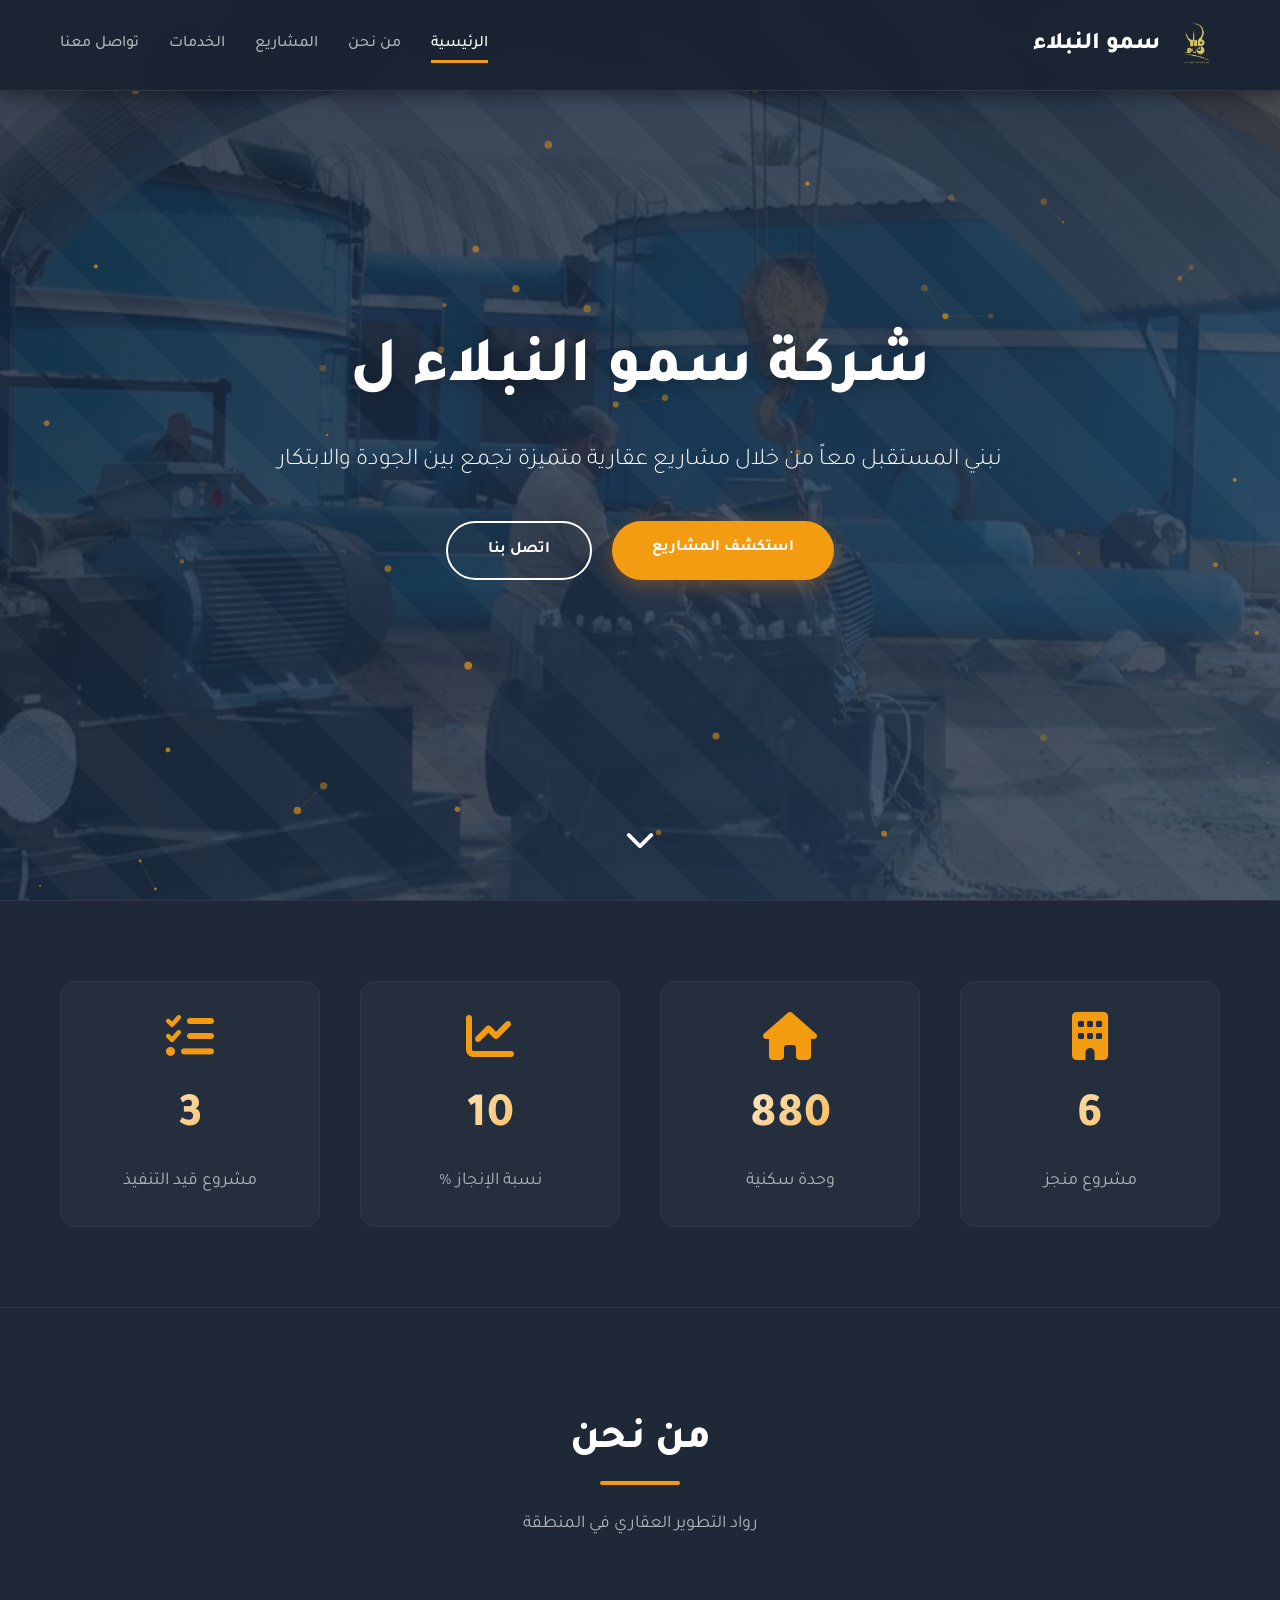
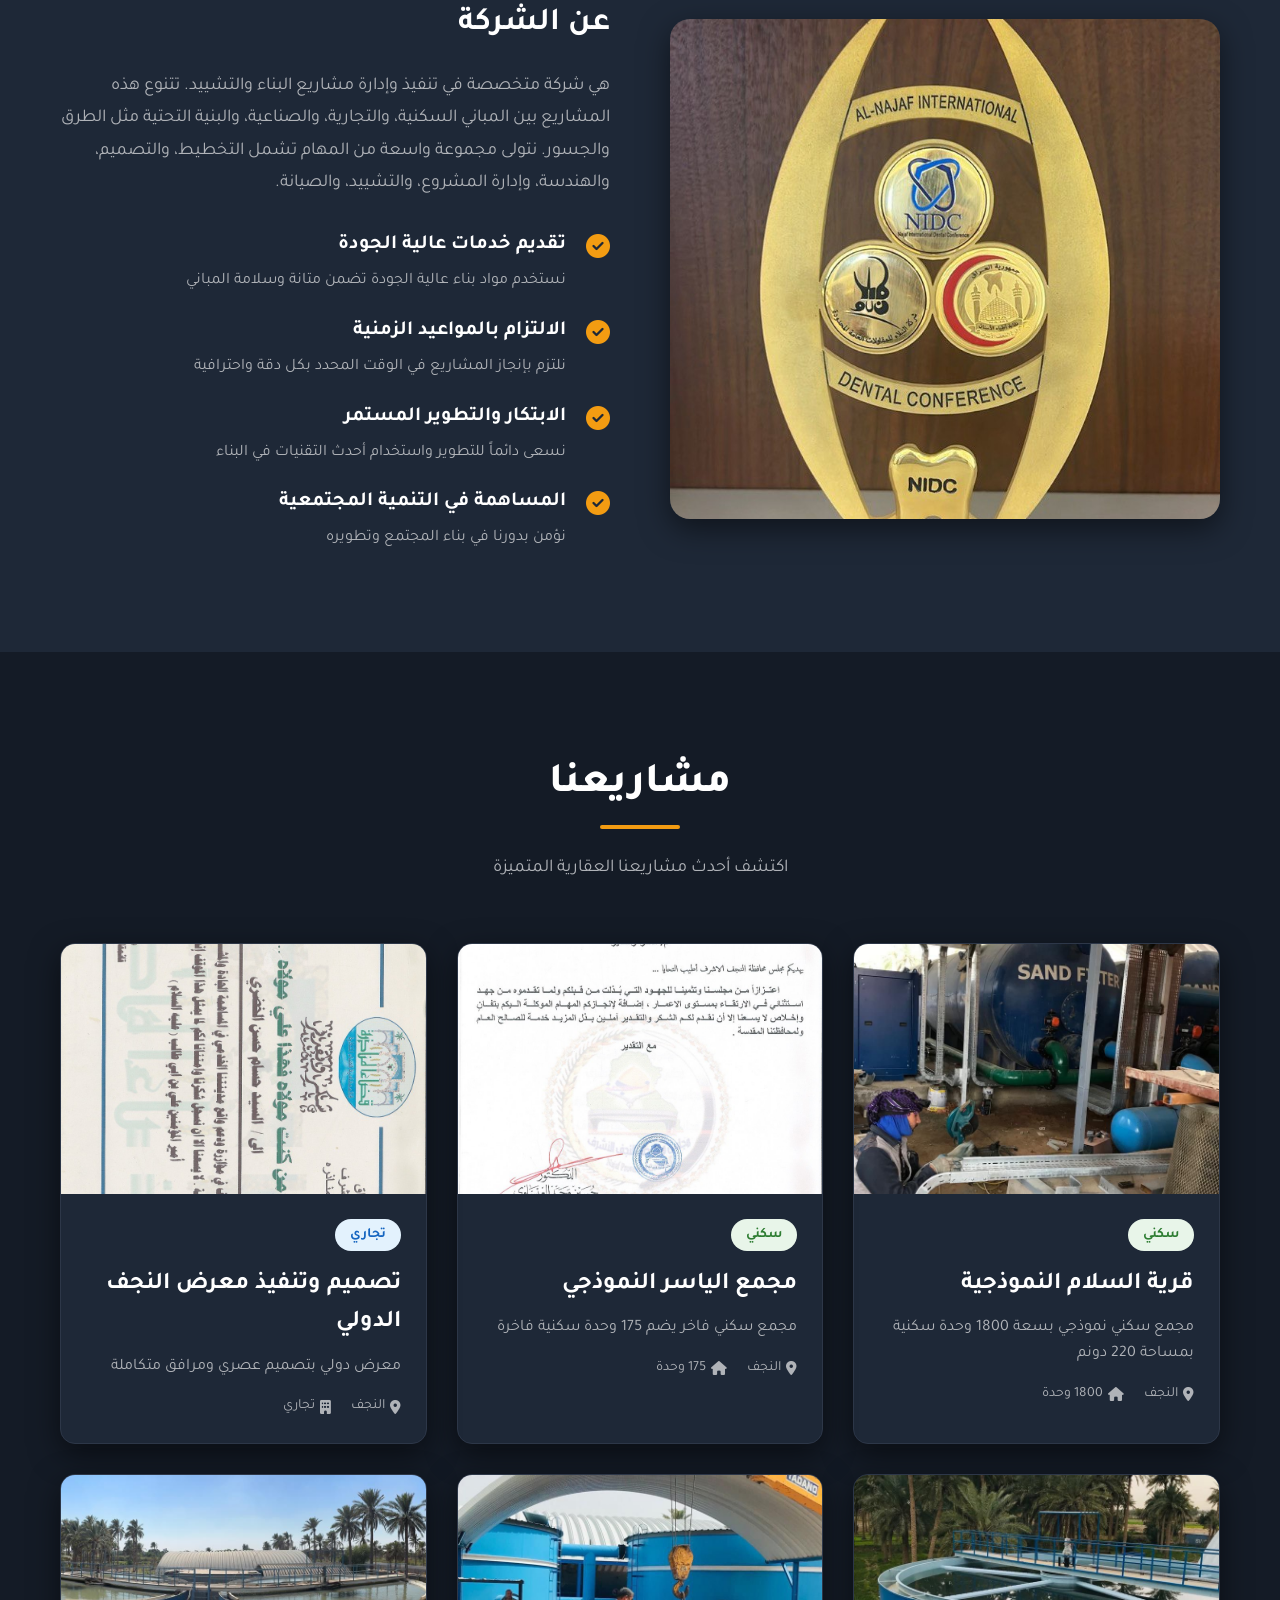
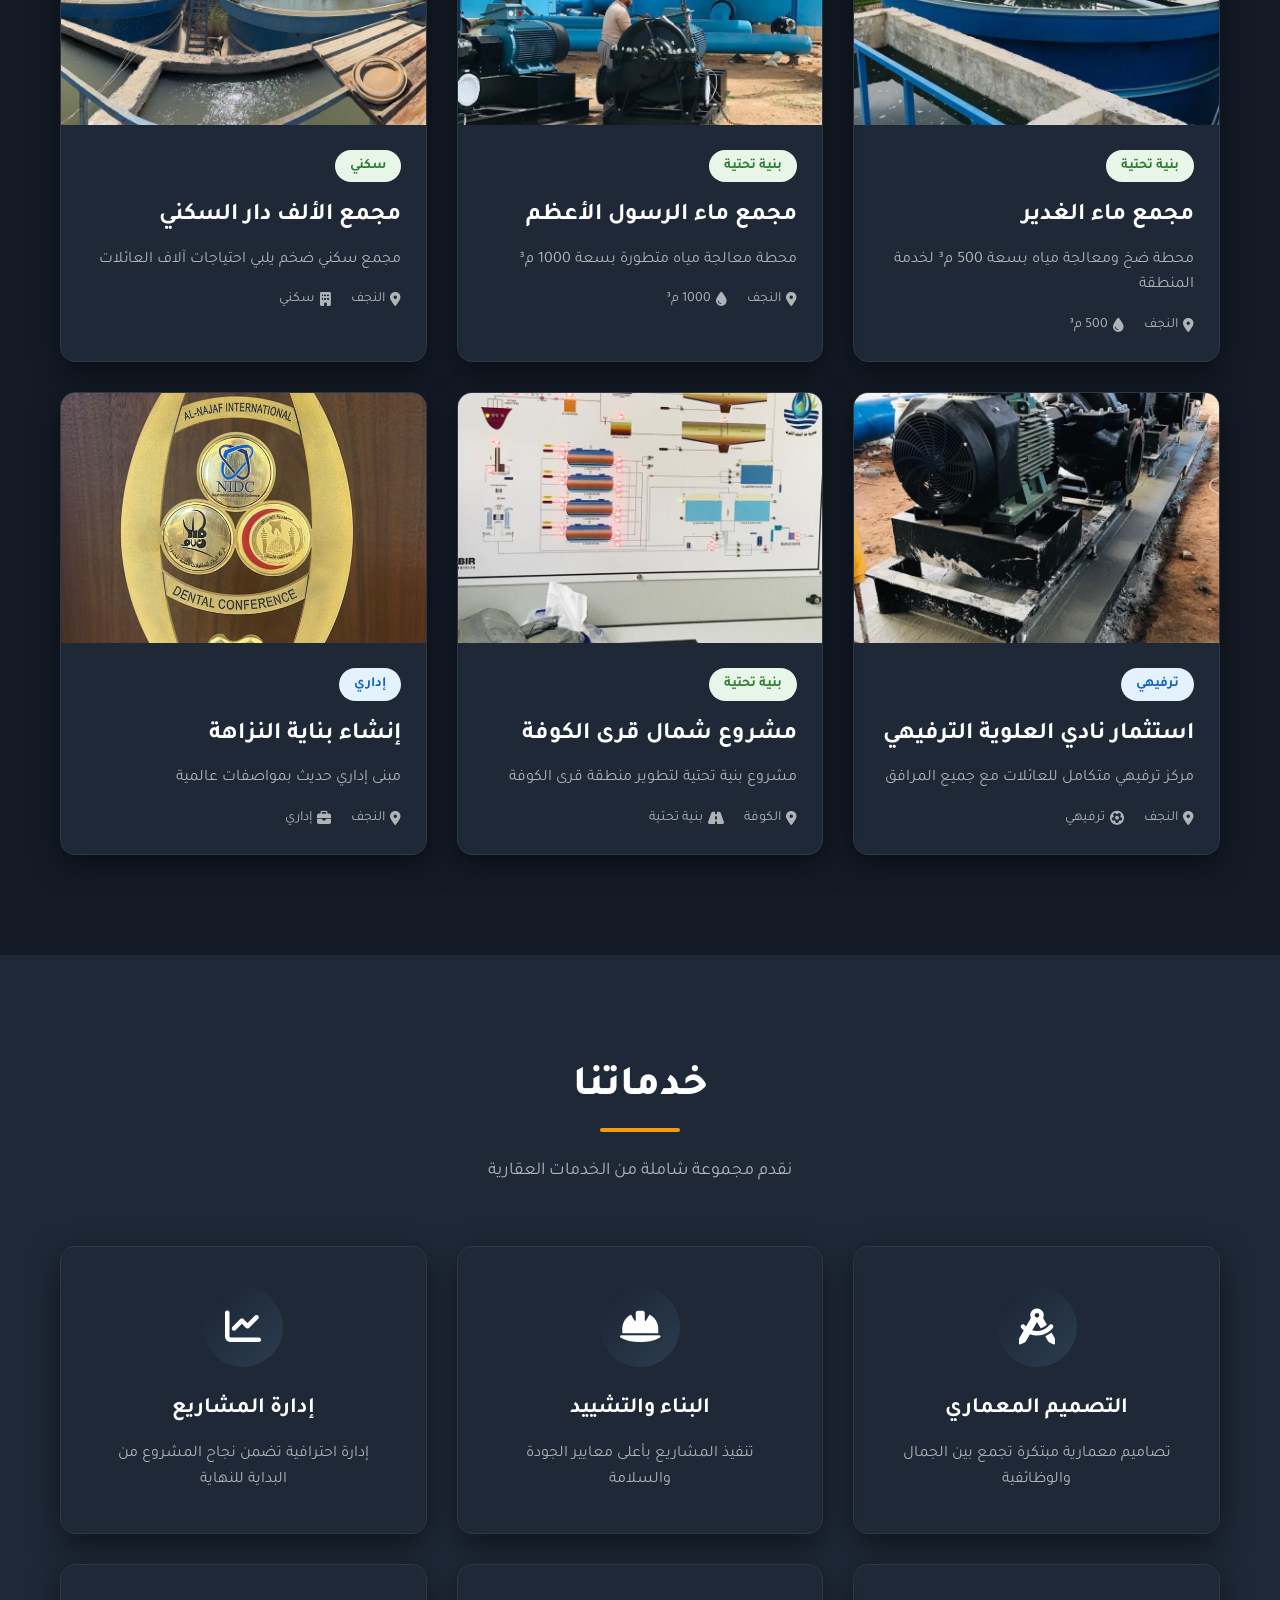
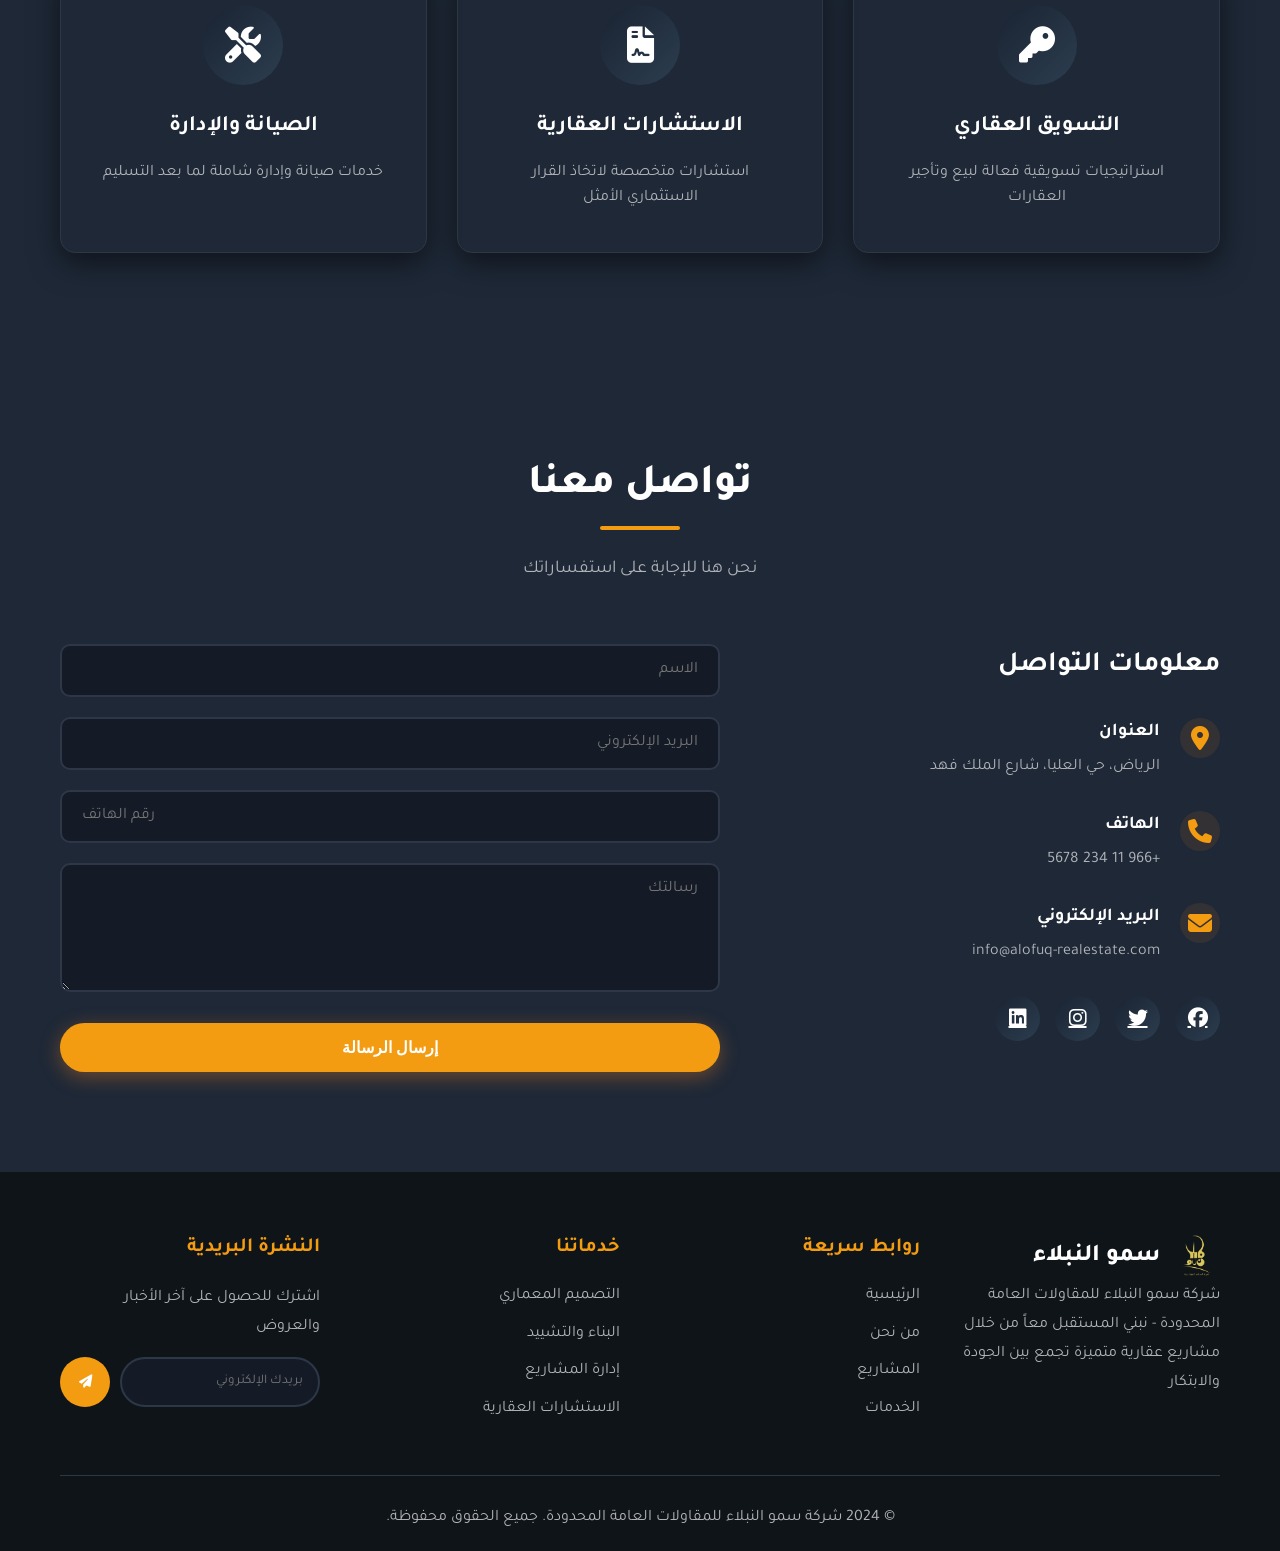
==== index.html @ 2bc80dae "Initial commit: شركة سمو النبلاء للمقاولات العامة - موقع ويب احترافي بتصميم Dark Theme - 9 مشاريع حق" ====
<!DOCTYPE html>
<html lang="ar" dir="rtl">
<head>
    <meta charset="UTF-8">
    <meta name="viewport" content="width=device-width, initial-scale=1.0">
    <title>شركة الأفق العقارية - التطوير العقاري الحديث</title>
    <link rel="stylesheet" href="style.css">
    <link rel="stylesheet" href="https://cdnjs.cloudflare.com/ajax/libs/font-awesome/6.4.0/css/all.min.css">
</head>
<body>
    <!-- Navigation -->
    <nav class="navbar" id="navbar">
        <div class="container">
            <div class="nav-content">
                <div class="logo">
                    <img src="image/لوكو القرية copy.png" alt="شعار الشركة" class="logo-img">
                    <span>سمو النبلاء</span>
                </div>
                <div class="nav-links">
                    <a href="#home" class="nav-link active">الرئيسية</a>
                    <a href="#about" class="nav-link">من نحن</a>
                    <a href="#projects" class="nav-link">المشاريع</a>
                    <a href="#services" class="nav-link">الخدمات</a>
                    <a href="#contact" class="nav-link">تواصل معنا</a>
                </div>
                <button class="menu-toggle" id="menuToggle">
                    <i class="fas fa-bars"></i>
                </button>
            </div>
        </div>
    </nav>

    <!-- Hero Section -->
    <section class="hero" id="home">
        <div class="hero-overlay"></div>
        <div class="hero-content">
            <h1 class="hero-title animate-fade-in">شركة سمو النبلاء للمقاولات العامة المحدودة</h1>
            <p class="hero-subtitle animate-fade-in-delay">نبني المستقبل معاً من خلال مشاريع عقارية متميزة تجمع بين الجودة والابتكار</p>
            <div class="hero-buttons animate-fade-in-delay-2">
                <a href="#projects" class="btn btn-primary">استكشف المشاريع</a>
                <a href="#contact" class="btn btn-secondary">اتصل بنا</a>
            </div>
        </div>
        <div class="scroll-indicator">
            <i class="fas fa-chevron-down"></i>
        </div>
    </section>

    <!-- Stats Section -->
    <section class="stats">
        <div class="container">
            <div class="stats-grid">
                <div class="stat-item">
                    <i class="fas fa-building"></i>
                    <h3 class="stat-number" data-target="15">0</h3>
                    <p>مشروع منجز</p>
                </div>
                <div class="stat-item">
                    <i class="fas fa-home"></i>
                    <h3 class="stat-number" data-target="2000">0</h3>
                    <p>وحدة سكنية</p>
                </div>
                <div class="stat-item">
                    <i class="fas fa-chart-line"></i>
                    <h3 class="stat-number" data-target="23">0</h3>
                    <p>نسبة الإنجاز %</p>
                </div>
                <div class="stat-item">
                    <i class="fas fa-tasks"></i>
                    <h3 class="stat-number" data-target="8">0</h3>
                    <p>مشروع قيد التنفيذ</p>
                </div>
            </div>
        </div>
    </section>

    <!-- About Section -->
    <section class="about" id="about">
        <div class="container">
            <div class="section-header">
                <h2 class="section-title">من نحن</h2>
                <p class="section-subtitle">رواد التطوير العقاري في المنطقة</p>
            </div>
            <div class="about-content">
                <div class="about-image">
                    <img src="image/photo_2025-12-05_21-11-03.jpg" alt="عن الشركة" class="about-img">
                </div>
                <div class="about-text">
                    <h3>عن الشركة</h3>
                    <p>هي شركة متخصصة في تنفيذ وإدارة مشاريع البناء والتشييد. تتنوع هذه المشاريع بين المباني السكنية، والتجارية، والصناعية، والبنية التحتية مثل الطرق والجسور. نتولى مجموعة واسعة من المهام تشمل التخطيط، والتصميم، والهندسة، وإدارة المشروع، والتشييد، والصيانة.</p>
                    <div class="features">
                        <div class="feature">
                            <i class="fas fa-check-circle"></i>
                            <div>
                                <h4>تقديم خدمات عالية الجودة</h4>
                                <p>نستخدم مواد بناء عالية الجودة تضمن متانة وسلامة المباني</p>
                            </div>
                        </div>
                        <div class="feature">
                            <i class="fas fa-check-circle"></i>
                            <div>
                                <h4>الالتزام بالمواعيد الزمنية</h4>
                                <p>نلتزم بإنجاز المشاريع في الوقت المحدد بكل دقة واحترافية</p>
                            </div>
                        </div>
                        <div class="feature">
                            <i class="fas fa-check-circle"></i>
                            <div>
                                <h4>الابتكار والتطوير المستمر</h4>
                                <p>نسعى دائماً للتطوير واستخدام أحدث التقنيات في البناء</p>
                            </div>
                        </div>
                        <div class="feature">
                            <i class="fas fa-check-circle"></i>
                            <div>
                                <h4>المساهمة في التنمية المجتمعية</h4>
                                <p>نؤمن بدورنا في بناء المجتمع وتطويره</p>
                            </div>
                        </div>
                    </div>
                </div>
            </div>
        </div>
    </section>

    <!-- Projects Section -->
    <section class="projects" id="projects">
        <div class="container">
            <div class="section-header">
                <h2 class="section-title">مشاريعنا</h2>
                <p class="section-subtitle">اكتشف أحدث مشاريعنا العقارية المتميزة</p>
            </div>
            <div class="projects-grid">
                <div class="project-card">
                    <div class="project-image">
                        <img src="image/photo_2025-12-05_21-11-46.jpg" alt="قرية السلام النموذجية">
                        <div class="project-overlay">
                            <button class="btn-view">عرض التفاصيل</button>
                        </div>
                    </div>
                    <div class="project-info">
                        <span class="project-tag">سكني</span>
                        <h3>قرية السلام النموذجية</h3>
                        <p>مجمع سكني نموذجي بسعة 1800 وحدة سكنية بمساحة 220 دونم</p>
                        <div class="project-details">
                            <span><i class="fas fa-map-marker-alt"></i> النجف</span>
                            <span><i class="fas fa-home"></i> 1800 وحدة</span>
                        </div>
                    </div>
                </div>

                <div class="project-card">
                    <div class="project-image">
                        <img src="image/photo_2025-12-05_21-11-23.jpg" alt="مجمع الياسر النموذجي">
                        <div class="project-overlay">
                            <button class="btn-view">عرض التفاصيل</button>
                        </div>
                    </div>
                    <div class="project-info">
                        <span class="project-tag">سكني</span>
                        <h3>مجمع الياسر النموذجي</h3>
                        <p>مجمع سكني فاخر يضم 175 وحدة سكنية فاخرة</p>
                        <div class="project-details">
                            <span><i class="fas fa-map-marker-alt"></i> النجف</span>
                            <span><i class="fas fa-home"></i> 175 وحدة</span>
                        </div>
                    </div>
                </div>

                <div class="project-card">
                    <div class="project-image">
                        <img src="image/photo_2025-12-05_21-11-14.jpg" alt="معرض النجف الدولي">
                        <div class="project-overlay">
                            <button class="btn-view">عرض التفاصيل</button>
                        </div>
                    </div>
                    <div class="project-info">
                        <span class="project-tag commercial">تجاري</span>
                        <h3>تصميم وتنفيذ معرض النجف الدولي</h3>
                        <p>معرض دولي بتصميم عصري ومرافق متكاملة</p>
                        <div class="project-details">
                            <span><i class="fas fa-map-marker-alt"></i> النجف</span>
                            <span><i class="fas fa-building"></i> تجاري</span>
                        </div>
                    </div>
                </div>

                <div class="project-card">
                    <div class="project-image">
                        <img src="image/photo_2025-12-05_21-11-29.jpg" alt="مجمع ماء الغدير">
                        <div class="project-overlay">
                            <button class="btn-view">عرض التفاصيل</button>
                        </div>
                    </div>
                    <div class="project-info">
                        <span class="project-tag">بنية تحتية</span>
                        <h3>مجمع ماء الغدير</h3>
                        <p>محطة ضخ ومعالجة مياه بسعة 500 م³ لخدمة المنطقة</p>
                        <div class="project-details">
                            <span><i class="fas fa-map-marker-alt"></i> النجف</span>
                            <span><i class="fas fa-tint"></i> 500 م³</span>
                        </div>
                    </div>
                </div>

                <div class="project-card">
                    <div class="project-image">
                        <img src="image/photo_2025-12-05_21-11-32.jpg" alt="مجمع ماء الرسول الأعظم">
                        <div class="project-overlay">
                            <button class="btn-view">عرض التفاصيل</button>
                        </div>
                    </div>
                    <div class="project-info">
                        <span class="project-tag">بنية تحتية</span>
                        <h3>مجمع ماء الرسول الأعظم</h3>
                        <p>محطة معالجة مياه متطورة بسعة 1000 م³</p>
                        <div class="project-details">
                            <span><i class="fas fa-map-marker-alt"></i> النجف</span>
                            <span><i class="fas fa-tint"></i> 1000 م³</span>
                        </div>
                    </div>
                </div>

                <div class="project-card">
                    <div class="project-image">
                        <img src="image/photo_2025-12-05_21-11-38.jpg" alt="مجمع الألف دار السكني">
                        <div class="project-overlay">
                            <button class="btn-view">عرض التفاصيل</button>
                        </div>
                    </div>
                    <div class="project-info">
                        <span class="project-tag">سكني</span>
                        <h3>مجمع الألف دار السكني</h3>
                        <p>مجمع سكني ضخم يلبي احتياجات آلاف العائلات</p>
                        <div class="project-details">
                            <span><i class="fas fa-map-marker-alt"></i> النجف</span>
                            <span><i class="fas fa-building"></i> سكني</span>
                        </div>
                    </div>
                </div>

                <div class="project-card">
                    <div class="project-image">
                        <img src="image/photo_2025-12-05_21-11-33.jpg" alt="استثمار نادي العلوية الترفيهي">
                        <div class="project-overlay">
                            <button class="btn-view">عرض التفاصيل</button>
                        </div>
                    </div>
                    <div class="project-info">
                        <span class="project-tag commercial">ترفيهي</span>
                        <h3>استثمار نادي العلوية الترفيهي</h3>
                        <p>مركز ترفيهي متكامل للعائلات مع جميع المرافق</p>
                        <div class="project-details">
                            <span><i class="fas fa-map-marker-alt"></i> النجف</span>
                            <span><i class="fas fa-futbol"></i> ترفيهي</span>
                        </div>
                    </div>
                </div>

                <div class="project-card">
                    <div class="project-image">
                        <img src="image/photo_2025-12-05_21-11-34.jpg" alt="مشروع شمال قرى الكوفة">
                        <div class="project-overlay">
                            <button class="btn-view">عرض التفاصيل</button>
                        </div>
                    </div>
                    <div class="project-info">
                        <span class="project-tag">بنية تحتية</span>
                        <h3>مشروع شمال قرى الكوفة</h3>
                        <p>مشروع بنية تحتية لتطوير منطقة قرى الكوفة</p>
                        <div class="project-details">
                            <span><i class="fas fa-map-marker-alt"></i> الكوفة</span>
                            <span><i class="fas fa-road"></i> بنية تحتية</span>
                        </div>
                    </div>
                </div>

                <div class="project-card">
                    <div class="project-image">
                        <img src="image/photo_2025-12-05_21-11-03.jpg" alt="إنشاء بناية النزاهة">
                        <div class="project-overlay">
                            <button class="btn-view">عرض التفاصيل</button>
                        </div>
                    </div>
                    <div class="project-info">
                        <span class="project-tag commercial">إداري</span>
                        <h3>إنشاء بناية النزاهة</h3>
                        <p>مبنى إداري حديث بمواصفات عالمية</p>
                        <div class="project-details">
                            <span><i class="fas fa-map-marker-alt"></i> النجف</span>
                            <span><i class="fas fa-briefcase"></i> إداري</span>
                        </div>
                    </div>
                </div>
            </div>
        </div>
    </section>

    <!-- Services Section -->
    <section class="services" id="services">
        <div class="container">
            <div class="section-header">
                <h2 class="section-title">خدماتنا</h2>
                <p class="section-subtitle">نقدم مجموعة شاملة من الخدمات العقارية</p>
            </div>
            <div class="services-grid">
                <div class="service-card">
                    <div class="service-icon">
                        <i class="fas fa-drafting-compass"></i>
                    </div>
                    <h3>التصميم المعماري</h3>
                    <p>تصاميم معمارية مبتكرة تجمع بين الجمال والوظائفية</p>
                </div>
                <div class="service-card">
                    <div class="service-icon">
                        <i class="fas fa-hard-hat"></i>
                    </div>
                    <h3>البناء والتشييد</h3>
                    <p>تنفيذ المشاريع بأعلى معايير الجودة والسلامة</p>
                </div>
                <div class="service-card">
                    <div class="service-icon">
                        <i class="fas fa-chart-line"></i>
                    </div>
                    <h3>إدارة المشاريع</h3>
                    <p>إدارة احترافية تضمن نجاح المشروع من البداية للنهاية</p>
                </div>
                <div class="service-card">
                    <div class="service-icon">
                        <i class="fas fa-key"></i>
                    </div>
                    <h3>التسويق العقاري</h3>
                    <p>استراتيجيات تسويقية فعالة لبيع وتأجير العقارات</p>
                </div>
                <div class="service-card">
                    <div class="service-icon">
                        <i class="fas fa-file-contract"></i>
                    </div>
                    <h3>الاستشارات العقارية</h3>
                    <p>استشارات متخصصة لاتخاذ القرار الاستثماري الأمثل</p>
                </div>
                <div class="service-card">
                    <div class="service-icon">
                        <i class="fas fa-tools"></i>
                    </div>
                    <h3>الصيانة والإدارة</h3>
                    <p>خدمات صيانة وإدارة شاملة لما بعد التسليم</p>
                </div>
            </div>
        </div>
    </section>

    <!-- Contact Section -->
    <section class="contact" id="contact">
        <div class="container">
            <div class="section-header">
                <h2 class="section-title">تواصل معنا</h2>
                <p class="section-subtitle">نحن هنا للإجابة على استفساراتك</p>
            </div>
            <div class="contact-content">
                <div class="contact-info">
                    <h3>معلومات التواصل</h3>
                    <div class="info-item">
                        <i class="fas fa-map-marker-alt"></i>
                        <div>
                            <h4>العنوان</h4>
                            <p>الرياض، حي العليا، شارع الملك فهد</p>
                        </div>
                    </div>
                    <div class="info-item">
                        <i class="fas fa-phone"></i>
                        <div>
                            <h4>الهاتف</h4>
                            <p>+966 11 234 5678</p>
                        </div>
                    </div>
                    <div class="info-item">
                        <i class="fas fa-envelope"></i>
                        <div>
                            <h4>البريد الإلكتروني</h4>
                            <p>info@alofuq-realestate.com</p>
                        </div>
                    </div>
                    <div class="social-links">
                        <a href="#"><i class="fab fa-facebook"></i></a>
                        <a href="#"><i class="fab fa-twitter"></i></a>
                        <a href="#"><i class="fab fa-instagram"></i></a>
                        <a href="#"><i class="fab fa-linkedin"></i></a>
                    </div>
                </div>
                <form class="contact-form" id="contactForm">
                    <div class="form-group">
                        <input type="text" placeholder="الاسم" required>
                    </div>
                    <div class="form-group">
                        <input type="email" placeholder="البريد الإلكتروني" required>
                    </div>
                    <div class="form-group">
                        <input type="tel" placeholder="رقم الهاتف" required>
                    </div>
                    <div class="form-group">
                        <textarea rows="5" placeholder="رسالتك" required></textarea>
                    </div>
                    <button type="submit" class="btn btn-primary">إرسال الرسالة</button>
                </form>
            </div>
        </div>
    </section>

    <!-- Footer -->
    <footer class="footer">
        <div class="container">
            <div class="footer-content">
                <div class="footer-section">
                    <div class="logo">
                        <img src="image/لوكو القرية copy.png" alt="شعار الشركة" class="logo-img">
                        <span>سمو النبلاء</span>
                    </div>
                    <p>شركة سمو النبلاء للمقاولات العامة المحدودة - نبني المستقبل معاً من خلال مشاريع عقارية متميزة تجمع بين الجودة والابتكار</p>
                </div>
                <div class="footer-section">
                    <h4>روابط سريعة</h4>
                    <ul>
                        <li><a href="#home">الرئيسية</a></li>
                        <li><a href="#about">من نحن</a></li>
                        <li><a href="#projects">المشاريع</a></li>
                        <li><a href="#services">الخدمات</a></li>
                    </ul>
                </div>
                <div class="footer-section">
                    <h4>خدماتنا</h4>
                    <ul>
                        <li><a href="#">التصميم المعماري</a></li>
                        <li><a href="#">البناء والتشييد</a></li>
                        <li><a href="#">إدارة المشاريع</a></li>
                        <li><a href="#">الاستشارات العقارية</a></li>
                    </ul>
                </div>
                <div class="footer-section">
                    <h4>النشرة البريدية</h4>
                    <p>اشترك للحصول على آخر الأخبار والعروض</p>
                    <form class="newsletter-form">
                        <input type="email" placeholder="بريدك الإلكتروني">
                        <button type="submit"><i class="fas fa-paper-plane"></i></button>
                    </form>
                </div>
            </div>
            <div class="footer-bottom">
                <p>&copy; 2024 شركة سمو النبلاء للمقاولات العامة المحدودة. جميع الحقوق محفوظة.</p>
            </div>
        </div>
    </footer>

    <script src="particles-config.js"></script>
    <script src="script.js"></script>
</body>
</html>
---- style.css ----
/* Import Google Fonts */
@import url('https://fonts.googleapis.com/css2?family=Tajawal:wght@300;400;500;700;800&display=swap');

/* Reset and Base Styles */
* {
    margin: 0;
    padding: 0;
    box-sizing: border-box;
}

:root {
    --primary-color: #1a2332;
    --secondary-color: #f39c12;
    --accent-color: #3498db;
    --dark-color: #0f1419;
    --dark-bg: #141b26;
    --card-bg: #1e2837;
    --light-color: #1e2837;
    --text-color: #e4e6eb;
    --text-secondary: #b0b3b8;
    --white: #ffffff;
    --shadow: 0 10px 30px rgba(0, 0, 0, 0.5);
    --shadow-hover: 0 15px 40px rgba(0, 0, 0, 0.7);
    --gradient: linear-gradient(135deg, #1a2332 0%, #2c3e50 100%);
    --border-color: #2d3748;
}

body {
    font-family: 'Tajawal', sans-serif;
    line-height: 1.6;
    color: var(--text-color);
    overflow-x: hidden;
    background-color: var(--dark-bg);
}

html {
    scroll-behavior: smooth;
}

.container {
    max-width: 1200px;
    margin: 0 auto;
    padding: 0 20px;
}

/* Navigation */
.navbar {
    position: fixed;
    top: 0;
    width: 100%;
    background: rgba(26, 35, 50, 0.95);
    backdrop-filter: blur(10px);
    box-shadow: 0 2px 20px rgba(0, 0, 0, 0.5);
    z-index: 1000;
    transition: all 0.3s ease;
    border-bottom: 1px solid var(--border-color);
}

.navbar.scrolled {
    padding: 10px 0;
    box-shadow: 0 5px 30px rgba(0, 0, 0, 0.7);
    background: rgba(15, 20, 25, 0.98);
}

.nav-content {
    display: flex;
    justify-content: space-between;
    align-items: center;
    padding: 20px 0;
}

.logo {
    display: flex;
    align-items: center;
    gap: 10px;
    font-size: 24px;
    font-weight: 800;
    color: var(--white);
}

.logo i {
    font-size: 32px;
    color: var(--secondary-color);
}

.logo-img {
    height: 50px;
    width: auto;
    object-fit: contain;
}

.nav-links {
    display: flex;
    gap: 30px;
}

.nav-link {
    text-decoration: none;
    color: var(--text-secondary);
    font-weight: 500;
    font-size: 16px;
    position: relative;
    transition: color 0.3s ease;
}

.nav-link::after {
    content: '';
    position: absolute;
    bottom: -5px;
    left: 0;
    width: 0;
    height: 3px;
    background: var(--secondary-color);
    transition: width 0.3s ease;
}

.nav-link:hover,
.nav-link.active {
    color: var(--white);
}

.nav-link:hover::after,
.nav-link.active::after {
    width: 100%;
}

.menu-toggle {
    display: none;
    background: none;
    border: none;
    font-size: 24px;
    color: var(--primary-color);
    cursor: pointer;
}

/* Hero Section */
.hero {
    height: 100vh;
    background: linear-gradient(135deg, rgba(20, 30, 48, 0.85) 0%, rgba(36, 59, 85, 0.85) 100%),
                url('image/photo_2025-12-05_21-11-32.jpg');
    background-size: cover;
    background-position: center;
    background-attachment: fixed;
    display: flex;
    align-items: center;
    justify-content: center;
    position: relative;
    overflow: hidden;
    animation: zoomInBg 20s ease-in-out infinite alternate;
}

@keyframes zoomInBg {
    0% {
        background-size: 100%;
    }
    100% {
        background-size: 110%;
    }
}

.hero::before {
    content: '';
    position: absolute;
    top: 0;
    left: 0;
    right: 0;
    bottom: 0;
    background:
        repeating-linear-gradient(
            45deg,
            transparent,
            transparent 50px,
            rgba(255,255,255,.03) 50px,
            rgba(255,255,255,.03) 100px
        );
}

.hero-content {
    text-align: center;
    color: var(--white);
    z-index: 2;
    max-width: 800px;
    padding: 0 20px;
}

.hero-title {
    font-size: 64px;
    font-weight: 800;
    margin-bottom: 20px;
    text-shadow: 2px 2px 20px rgba(0, 0, 0, 0.3);
}

.hero-subtitle {
    font-size: 24px;
    margin-bottom: 40px;
    font-weight: 300;
    opacity: 0.95;
}

.hero-buttons {
    display: flex;
    gap: 20px;
    justify-content: center;
    flex-wrap: wrap;
}

.btn {
    padding: 15px 40px;
    border-radius: 50px;
    text-decoration: none;
    font-weight: 600;
    font-size: 16px;
    transition: all 0.3s ease;
    display: inline-block;
    border: none;
    cursor: pointer;
}

.btn-primary {
    background: var(--secondary-color);
    color: var(--white);
    box-shadow: 0 5px 20px rgba(230, 126, 34, 0.4);
}

.btn-primary:hover {
    background: #d35400;
    transform: translateY(-3px);
    box-shadow: 0 10px 30px rgba(230, 126, 34, 0.5);
}

.btn-secondary {
    background: transparent;
    color: var(--white);
    border: 2px solid var(--white);
}

.btn-secondary:hover {
    background: var(--white);
    color: var(--primary-color);
    transform: translateY(-3px);
}

.scroll-indicator {
    position: absolute;
    bottom: 30px;
    left: 50%;
    transform: translateX(-50%);
    color: var(--white);
    font-size: 30px;
    animation: bounce 2s infinite;
}

@keyframes bounce {
    0%, 20%, 50%, 80%, 100% {
        transform: translateX(-50%) translateY(0);
    }
    40% {
        transform: translateX(-50%) translateY(-20px);
    }
    60% {
        transform: translateX(-50%) translateY(-10px);
    }
}

/* Animations */
.animate-fade-in {
    animation: fadeIn 1s ease;
}

.animate-fade-in-delay {
    animation: fadeIn 1s ease 0.3s both;
}

.animate-fade-in-delay-2 {
    animation: fadeIn 1s ease 0.6s both;
}

@keyframes fadeIn {
    from {
        opacity: 0;
        transform: translateY(30px);
    }
    to {
        opacity: 1;
        transform: translateY(0);
    }
}

/* Stats Section */
.stats {
    background: var(--card-bg);
    padding: 80px 0;
    box-shadow: 0 5px 30px rgba(0, 0, 0, 0.5);
    border-top: 1px solid var(--border-color);
    border-bottom: 1px solid var(--border-color);
}

.stats-grid {
    display: grid;
    grid-template-columns: repeat(auto-fit, minmax(200px, 1fr));
    gap: 40px;
}

.stat-item {
    text-align: center;
    padding: 30px;
    border-radius: 15px;
    transition: all 0.5s ease;
    background: rgba(255, 255, 255, 0.03);
    border: 1px solid var(--border-color);
    opacity: 0;
    transform: translateY(50px);
    animation: fadeInUp 0.6s ease forwards;
}

.stat-item:nth-child(1) {
    animation-delay: 0.1s;
}

.stat-item:nth-child(2) {
    animation-delay: 0.2s;
}

.stat-item:nth-child(3) {
    animation-delay: 0.3s;
}

.stat-item:nth-child(4) {
    animation-delay: 0.4s;
}

@keyframes fadeInUp {
    to {
        opacity: 1;
        transform: translateY(0);
    }
}

.stat-item:hover {
    transform: translateY(-10px) scale(1.05);
    box-shadow: 0 20px 40px rgba(243, 156, 18, 0.3);
    background: rgba(243, 156, 18, 0.1);
    border-color: var(--secondary-color);
}

.stat-item i {
    font-size: 48px;
    color: var(--secondary-color);
    margin-bottom: 20px;
    animation: pulse 2s ease-in-out infinite;
}

@keyframes pulse {
    0%, 100% {
        transform: scale(1);
    }
    50% {
        transform: scale(1.1);
    }
}

.stat-number {
    font-size: 48px;
    font-weight: 800;
    color: var(--white);
    margin-bottom: 10px;
    background: linear-gradient(135deg, var(--white) 0%, var(--secondary-color) 100%);
    -webkit-background-clip: text;
    -webkit-text-fill-color: transparent;
    background-clip: text;
}

.stat-item p {
    font-size: 18px;
    color: var(--text-secondary);
}

/* Section Styles */
section {
    padding: 100px 0;
}

.section-header {
    text-align: center;
    margin-bottom: 60px;
}

.section-title {
    font-size: 42px;
    font-weight: 800;
    color: var(--white);
    margin-bottom: 15px;
    position: relative;
    display: inline-block;
}

.section-title::after {
    content: '';
    position: absolute;
    bottom: -10px;
    left: 50%;
    transform: translateX(-50%);
    width: 80px;
    height: 4px;
    background: var(--secondary-color);
    border-radius: 2px;
}

.section-subtitle {
    font-size: 18px;
    color: var(--text-secondary);
    margin-top: 20px;
}

/* About Section */
.about {
    background: var(--light-color);
}

.about-content {
    display: grid;
    grid-template-columns: 1fr 1fr;
    gap: 60px;
    align-items: center;
}

.about-image .image-placeholder {
    width: 100%;
    height: 500px;
    background: var(--gradient);
    border-radius: 20px;
    display: flex;
    align-items: center;
    justify-content: center;
    box-shadow: var(--shadow);
}

.about-image i {
    font-size: 120px;
    color: rgba(255, 255, 255, 0.3);
}

.about-img {
    width: 100%;
    height: 500px;
    object-fit: cover;
    border-radius: 20px;
    box-shadow: var(--shadow);
    transition: transform 0.3s ease;
}

.about-img:hover {
    transform: scale(1.02);
}

.about-text h3 {
    font-size: 32px;
    color: var(--white);
    margin-bottom: 20px;
}

.about-text > p {
    font-size: 18px;
    line-height: 1.8;
    margin-bottom: 30px;
    color: var(--text-secondary);
}

.features {
    display: flex;
    flex-direction: column;
    gap: 20px;
}

.feature {
    display: flex;
    gap: 20px;
    align-items: flex-start;
}

.feature i {
    font-size: 24px;
    color: var(--secondary-color);
    margin-top: 5px;
}

.feature h4 {
    font-size: 20px;
    color: var(--white);
    margin-bottom: 8px;
}

.feature p {
    color: var(--text-secondary);
    line-height: 1.6;
}

/* Projects Section */
.projects {
    background: var(--dark-bg);
}

.projects-grid {
    display: grid;
    grid-template-columns: repeat(auto-fit, minmax(350px, 1fr));
    gap: 30px;
}

.project-card {
    background: var(--card-bg);
    border-radius: 15px;
    overflow: hidden;
    box-shadow: var(--shadow);
    transition: all 0.4s cubic-bezier(0.175, 0.885, 0.32, 1.275);
    border: 1px solid var(--border-color);
    position: relative;
}

.project-card::before {
    content: '';
    position: absolute;
    top: 0;
    left: 0;
    width: 100%;
    height: 100%;
    background: linear-gradient(135deg, rgba(243, 156, 18, 0.1) 0%, transparent 100%);
    opacity: 0;
    transition: opacity 0.4s ease;
    pointer-events: none;
    z-index: 1;
}

.project-card:hover::before {
    opacity: 1;
}

.project-card:hover {
    transform: translateY(-15px) scale(1.02);
    box-shadow: 0 25px 50px rgba(243, 156, 18, 0.4);
    border-color: var(--secondary-color);
}

.project-image {
    position: relative;
    overflow: hidden;
    height: 250px;
}

.project-image img {
    width: 100%;
    height: 100%;
    object-fit: cover;
    transition: transform 0.3s ease;
}

.project-card:hover .project-image img {
    transform: scale(1.1);
}

.project-image .image-placeholder {
    width: 100%;
    height: 100%;
    background: var(--gradient);
    display: flex;
    align-items: center;
    justify-content: center;
    transition: all 0.3s ease;
}

.project-image i {
    font-size: 80px;
    color: rgba(255, 255, 255, 0.3);
}

.project-overlay {
    position: absolute;
    top: 0;
    left: 0;
    width: 100%;
    height: 100%;
    background: rgba(44, 62, 80, 0.9);
    display: flex;
    align-items: center;
    justify-content: center;
    opacity: 0;
    transition: all 0.3s ease;
}

.project-card:hover .project-overlay {
    opacity: 1;
}

.btn-view {
    padding: 12px 30px;
    background: var(--secondary-color);
    color: var(--white);
    border: none;
    border-radius: 50px;
    font-size: 16px;
    font-weight: 600;
    cursor: pointer;
    transition: all 0.3s ease;
}

.btn-view:hover {
    background: #d35400;
    transform: scale(1.05);
}

.project-info {
    padding: 25px;
}

.project-tag {
    display: inline-block;
    padding: 5px 15px;
    background: #e8f5e9;
    color: #2e7d32;
    border-radius: 20px;
    font-size: 14px;
    font-weight: 600;
    margin-bottom: 15px;
}

.project-tag.commercial {
    background: #e3f2fd;
    color: #1565c0;
}

.project-info h3 {
    font-size: 24px;
    color: var(--white);
    margin-bottom: 12px;
}

.project-info > p {
    color: var(--text-secondary);
    line-height: 1.6;
    margin-bottom: 15px;
}

.project-details {
    display: flex;
    gap: 20px;
    color: var(--text-secondary);
    font-size: 14px;
}

.project-details span {
    display: flex;
    align-items: center;
    gap: 5px;
}

/* Services Section */
.services {
    background: var(--light-color);
}

.services-grid {
    display: grid;
    grid-template-columns: repeat(auto-fit, minmax(300px, 1fr));
    gap: 30px;
}

.service-card {
    background: var(--card-bg);
    padding: 40px;
    border-radius: 15px;
    text-align: center;
    box-shadow: var(--shadow);
    transition: all 0.3s ease;
    border: 1px solid var(--border-color);
}

.service-card:hover {
    transform: translateY(-10px);
    box-shadow: var(--shadow-hover);
    border-color: var(--secondary-color);
}

.service-icon {
    width: 80px;
    height: 80px;
    background: var(--gradient);
    border-radius: 50%;
    display: flex;
    align-items: center;
    justify-content: center;
    margin: 0 auto 25px;
    transition: all 0.3s ease;
}

.service-card:hover .service-icon {
    transform: rotate(360deg);
}

.service-icon i {
    font-size: 36px;
    color: var(--white);
}

.service-card h3 {
    font-size: 22px;
    color: var(--white);
    margin-bottom: 15px;
}

.service-card p {
    color: var(--text-secondary);
    line-height: 1.6;
}

/* Contact Section */
.contact {
    background: var(--card-bg);
}

.contact-content {
    display: grid;
    grid-template-columns: 1fr 1.5fr;
    gap: 60px;
}

.contact-info h3 {
    font-size: 28px;
    color: var(--white);
    margin-bottom: 30px;
}

.info-item {
    display: flex;
    gap: 20px;
    margin-bottom: 30px;
}

.info-item i {
    font-size: 24px;
    color: var(--secondary-color);
    width: 40px;
    height: 40px;
    background: rgba(230, 126, 34, 0.1);
    border-radius: 50%;
    display: flex;
    align-items: center;
    justify-content: center;
    flex-shrink: 0;
}

.info-item h4 {
    font-size: 18px;
    color: var(--white);
    margin-bottom: 8px;
}

.info-item p {
    color: var(--text-secondary);
}

.social-links {
    display: flex;
    gap: 15px;
    margin-top: 30px;
}

.social-links a {
    width: 45px;
    height: 45px;
    background: var(--gradient);
    color: var(--white);
    border-radius: 50%;
    display: flex;
    align-items: center;
    justify-content: center;
    font-size: 20px;
    transition: all 0.3s ease;
}

.social-links a:hover {
    transform: translateY(-5px);
    box-shadow: 0 10px 20px rgba(0, 0, 0, 0.2);
}

.contact-form {
    display: flex;
    flex-direction: column;
    gap: 20px;
}

.form-group {
    position: relative;
}

.form-group input,
.form-group textarea {
    width: 100%;
    padding: 15px 20px;
    border: 2px solid var(--border-color);
    border-radius: 10px;
    font-size: 16px;
    font-family: 'Tajawal', sans-serif;
    transition: all 0.3s ease;
    background: var(--dark-bg);
    color: var(--text-color);
}

.form-group input:focus,
.form-group textarea:focus {
    outline: none;
    border-color: var(--secondary-color);
    box-shadow: 0 0 0 4px rgba(243, 156, 18, 0.1);
}

.form-group textarea {
    resize: vertical;
    min-height: 120px;
}

/* Footer */
.footer {
    background: var(--dark-color);
    color: var(--white);
    padding: 60px 0 20px;
}

.footer-content {
    display: grid;
    grid-template-columns: repeat(auto-fit, minmax(250px, 1fr));
    gap: 40px;
    margin-bottom: 40px;
}

.footer-section h4 {
    font-size: 20px;
    margin-bottom: 20px;
    color: var(--secondary-color);
}

.footer-section p {
    color: var(--text-secondary);
    line-height: 1.8;
    margin-bottom: 15px;
}

.footer-section ul {
    list-style: none;
}

.footer-section ul li {
    margin-bottom: 12px;
}

.footer-section ul li a {
    color: var(--text-secondary);
    text-decoration: none;
    transition: color 0.3s ease;
}

.footer-section ul li a:hover {
    color: var(--white);
}

.newsletter-form {
    display: flex;
    gap: 10px;
}

.newsletter-form input {
    flex: 1;
    padding: 12px 15px;
    border: 2px solid var(--border-color);
    border-radius: 25px;
    font-family: 'Tajawal', sans-serif;
    background: var(--dark-bg);
    color: var(--text-color);
}

.newsletter-form button {
    width: 50px;
    height: 50px;
    background: var(--secondary-color);
    color: var(--white);
    border: none;
    border-radius: 50%;
    cursor: pointer;
    transition: all 0.3s ease;
}

.newsletter-form button:hover {
    background: #d35400;
    transform: scale(1.1);
}

.footer-bottom {
    text-align: center;
    padding-top: 30px;
    border-top: 1px solid var(--border-color);
    color: var(--text-secondary);
}

/* Responsive Design */
@media (max-width: 768px) {
    .menu-toggle {
        display: block;
    }

    .nav-links {
        position: fixed;
        top: 70px;
        right: -100%;
        flex-direction: column;
        background: var(--card-bg);
        width: 80%;
        max-width: 300px;
        height: calc(100vh - 70px);
        padding: 30px;
        box-shadow: -5px 0 20px rgba(0, 0, 0, 0.7);
        transition: right 0.3s ease;
        gap: 20px;
        border-left: 1px solid var(--border-color);
    }

    .nav-links.active {
        right: 0;
    }

    .hero-title {
        font-size: 42px;
    }

    .hero-subtitle {
        font-size: 18px;
    }

    .hero-buttons {
        flex-direction: column;
        align-items: center;
    }

    .about-content,
    .contact-content {
        grid-template-columns: 1fr;
    }

    .projects-grid {
        grid-template-columns: 1fr;
    }

    .stats-grid {
        grid-template-columns: repeat(2, 1fr);
    }

    .section-title {
        font-size: 32px;
    }

    .footer-content {
        grid-template-columns: 1fr;
    }
}

@media (max-width: 480px) {
    .hero-title {
        font-size: 32px;
    }

    .nav-content {
        padding: 15px 0;
    }

    .logo {
        font-size: 20px;
    }

    .logo i {
        font-size: 24px;
    }

    .stat-number {
        font-size: 36px;
    }

    .stats-grid {
        grid-template-columns: 1fr;
    }
}
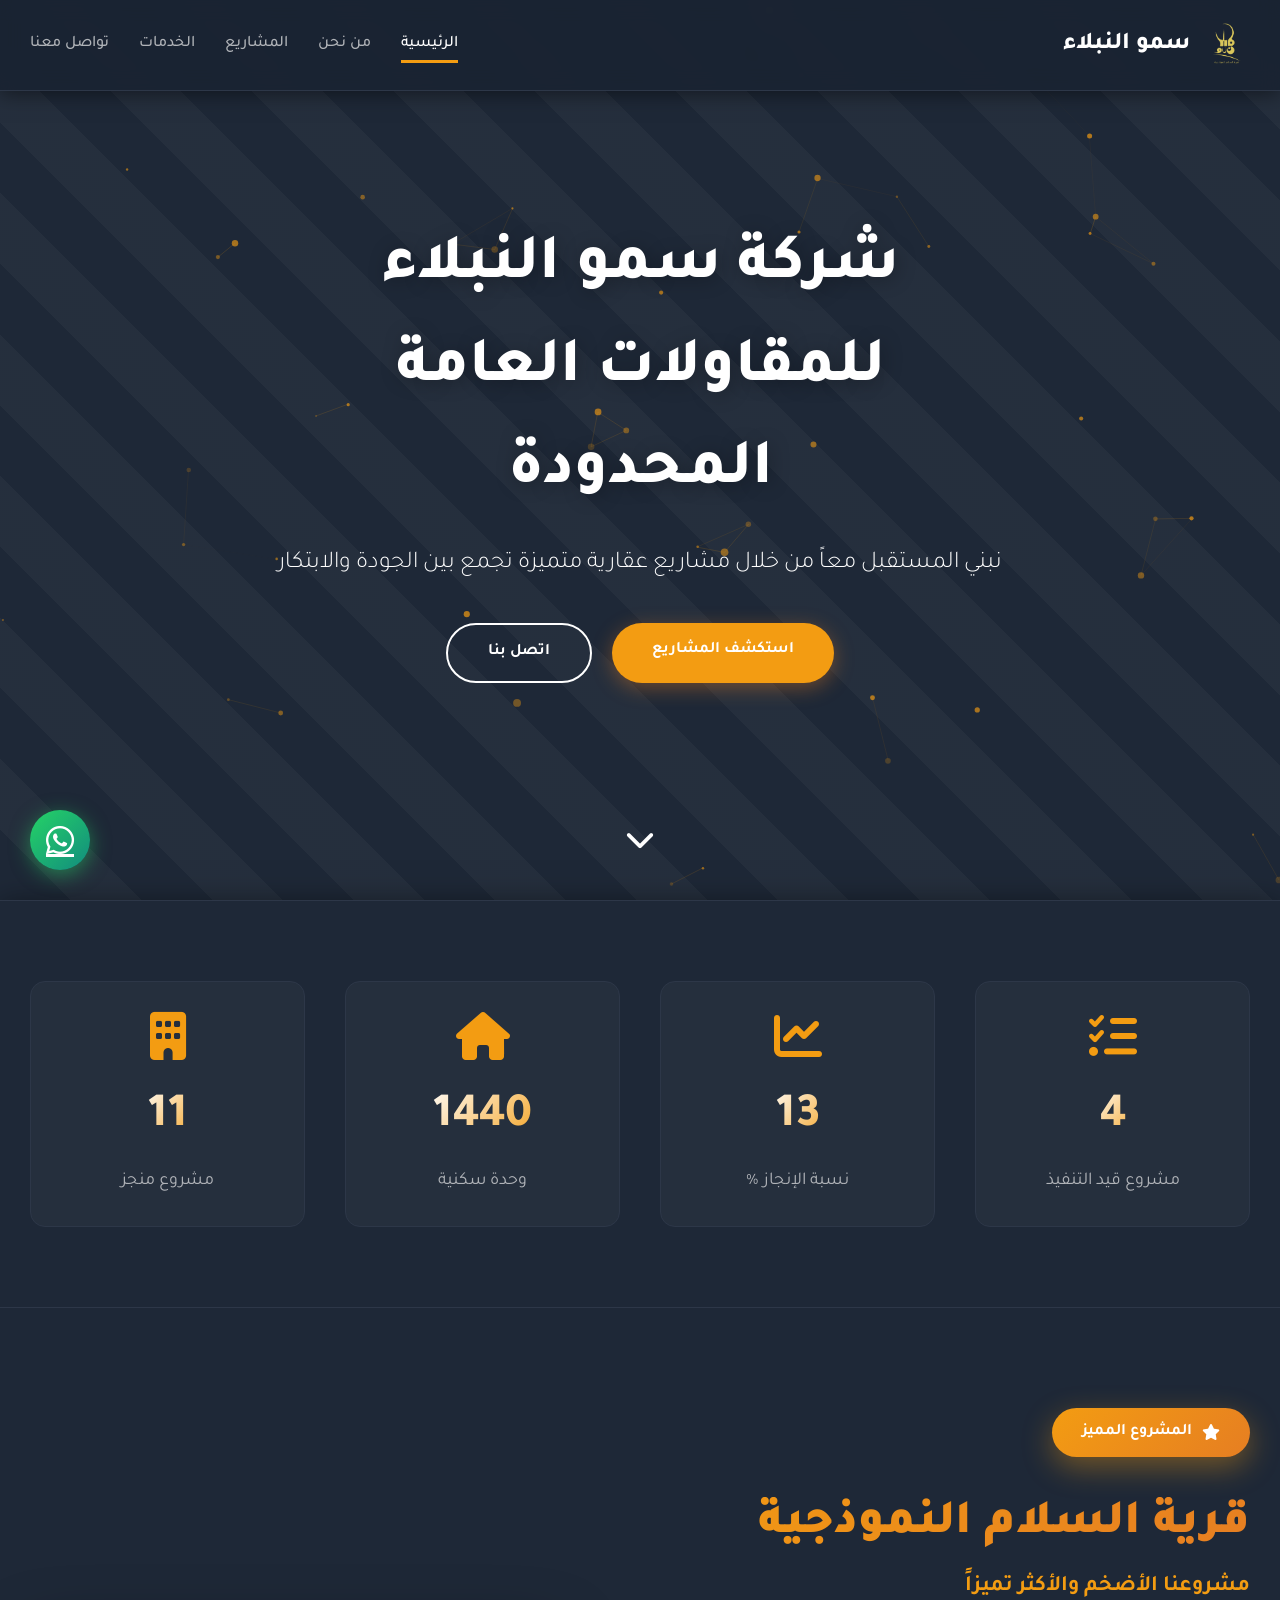
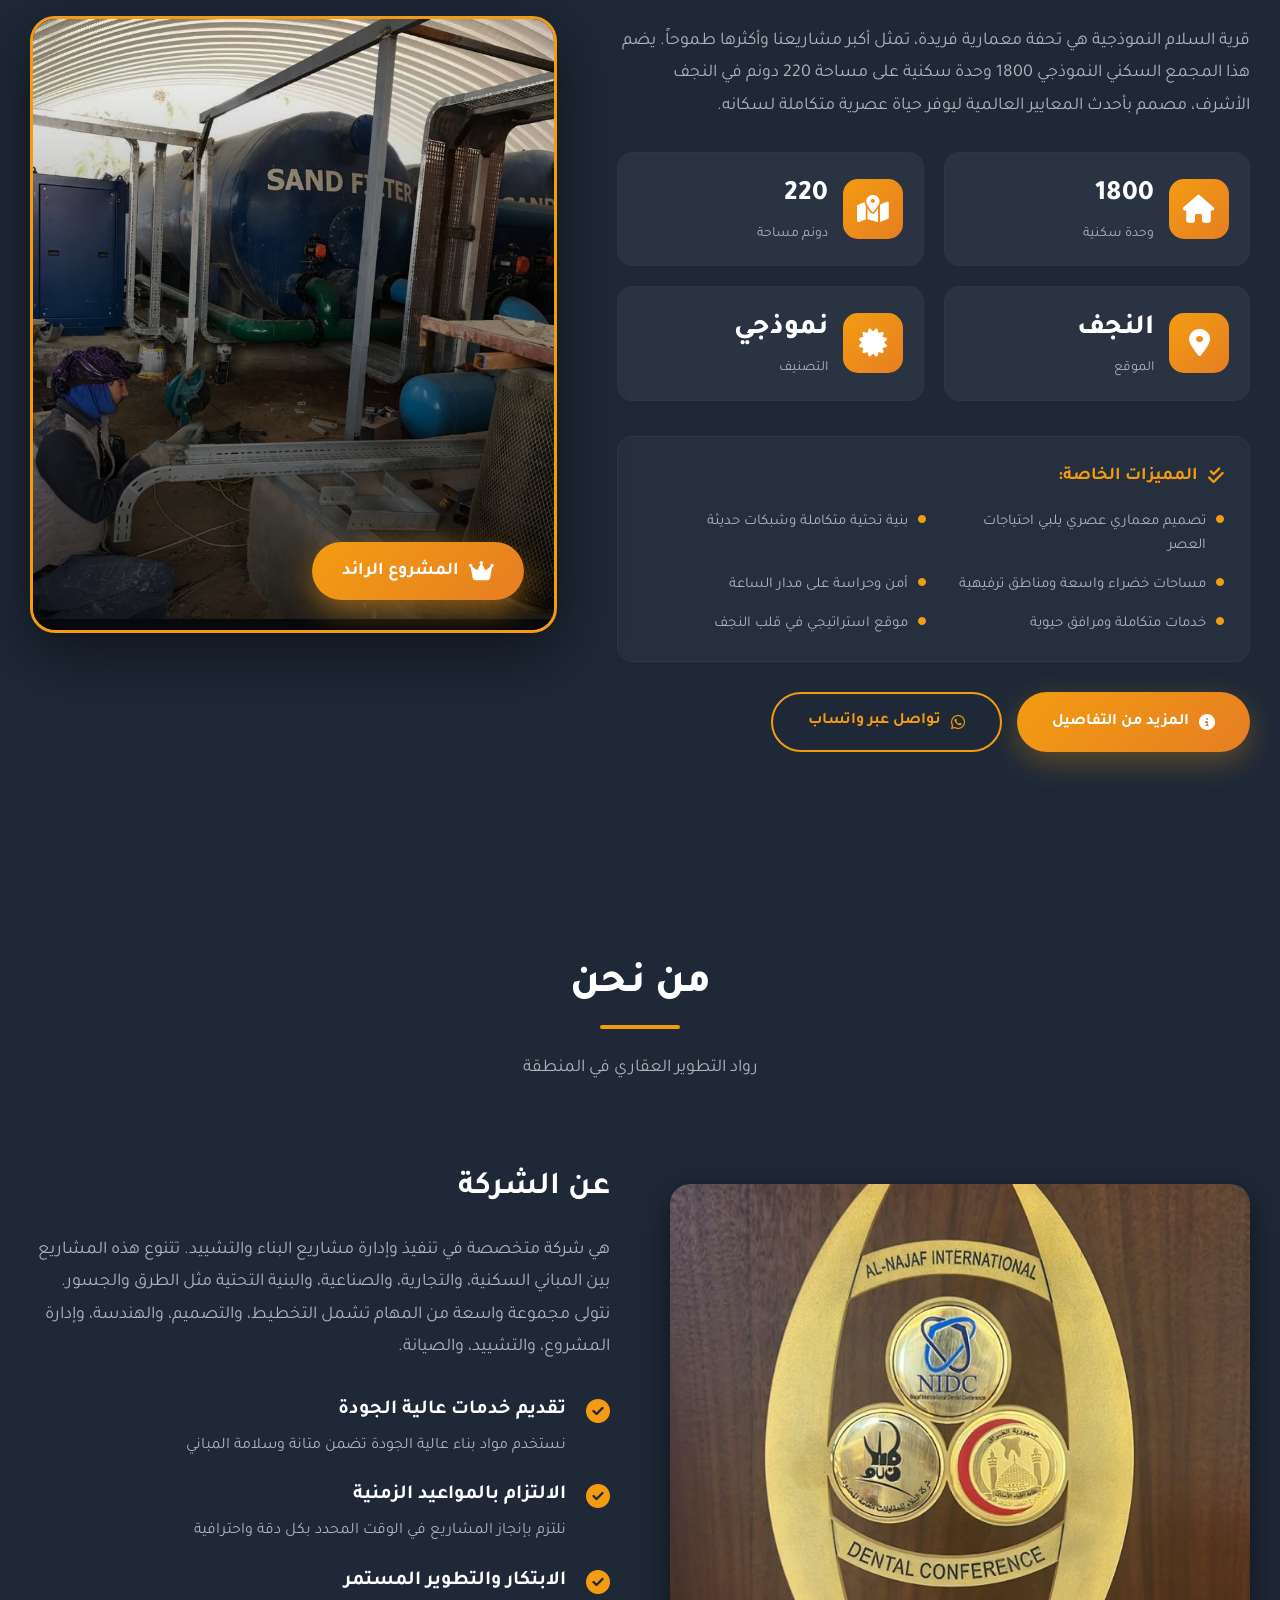
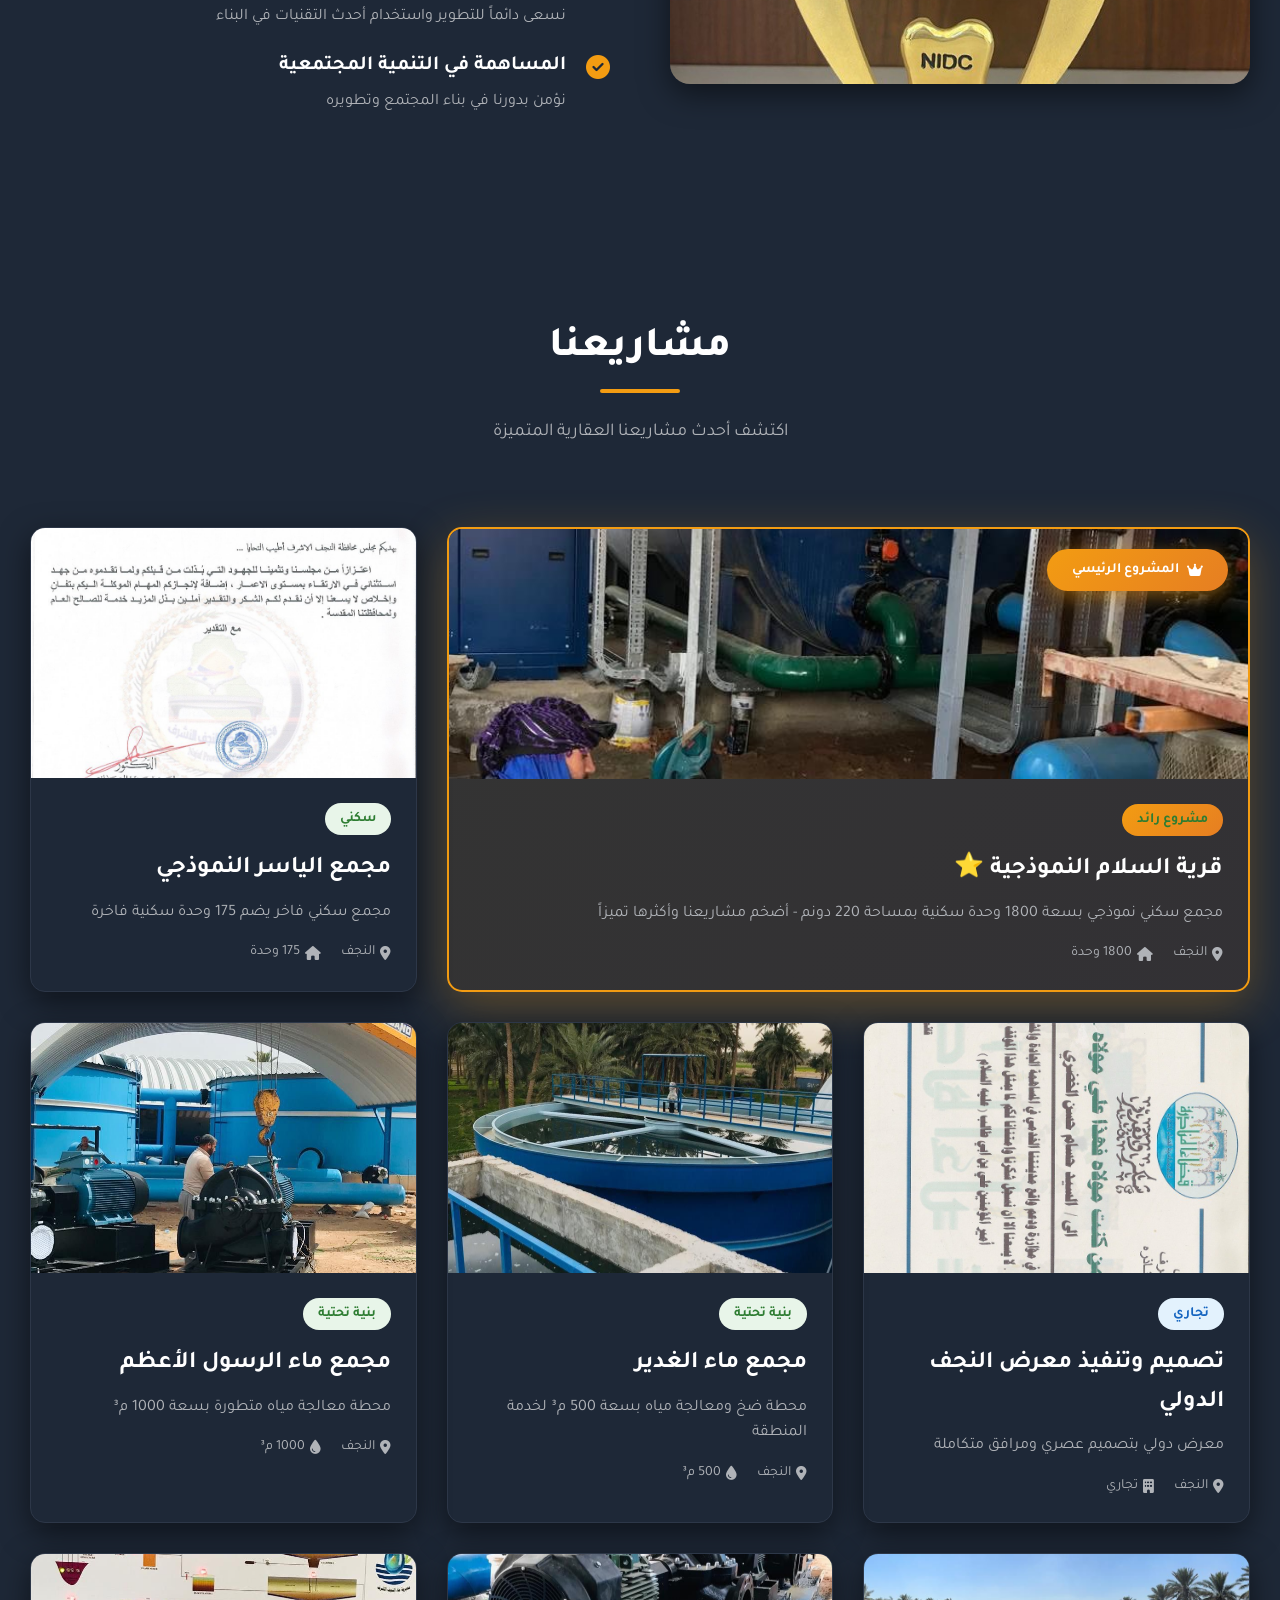
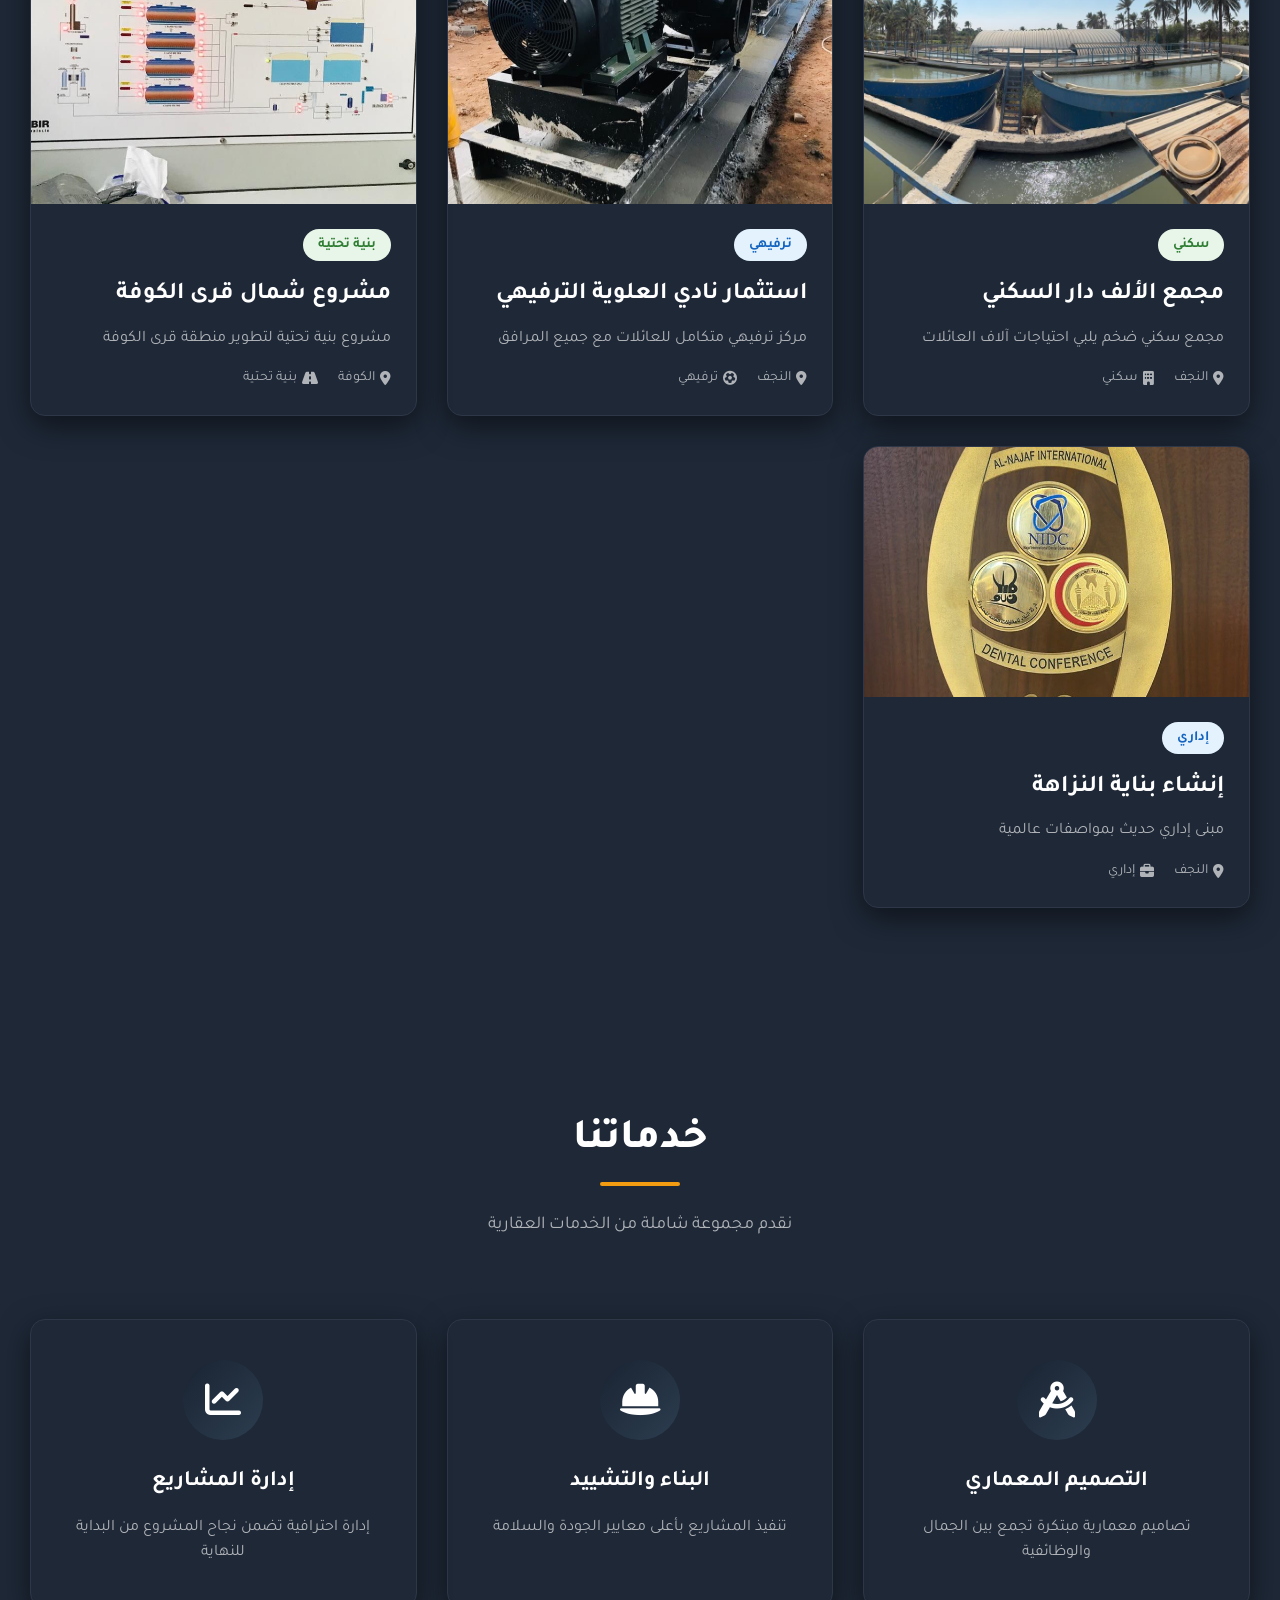
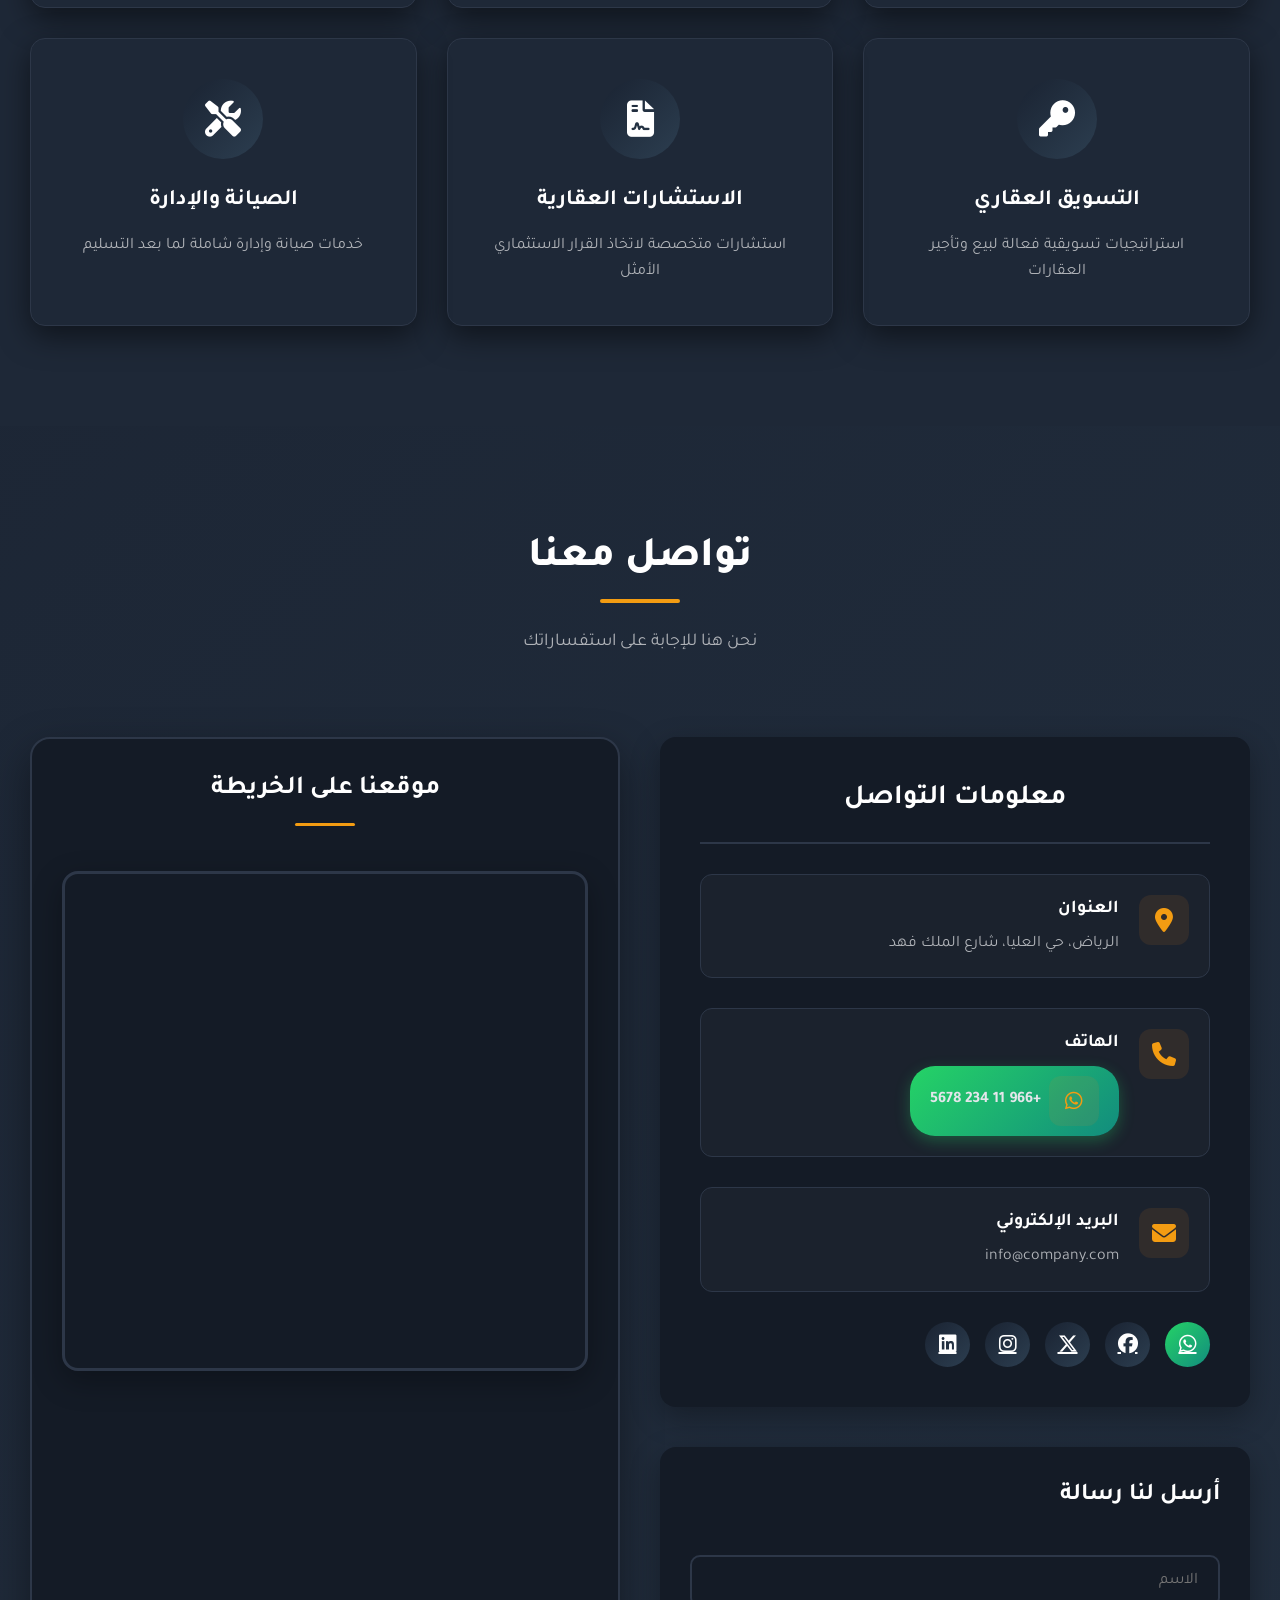
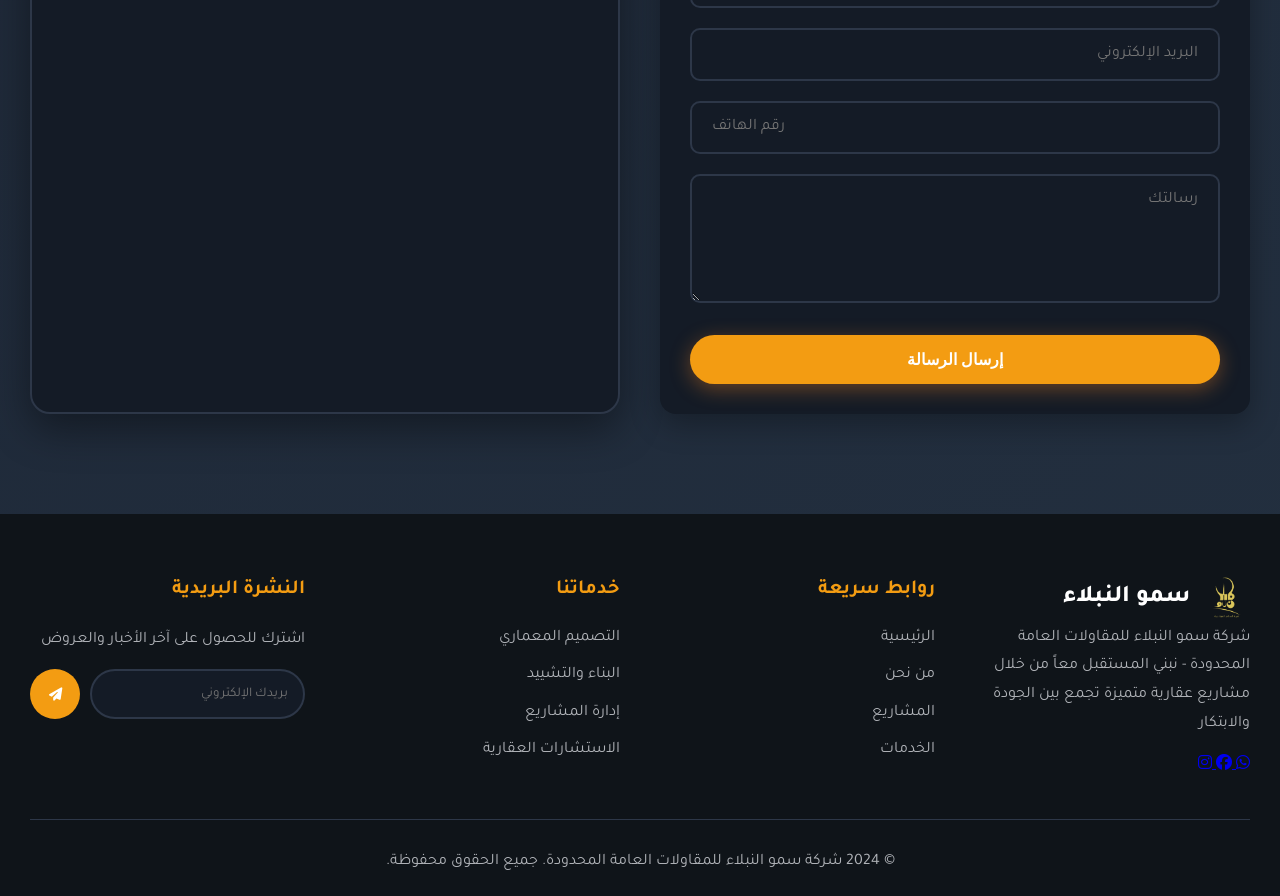
==== commit 362692a5: "feat: production-ready sumo_web — full codebase and fixes - Add complete frontend (index, dashboard)" ====
--- a/index.html
+++ b/index.html
@@ -6,6 +6,8 @@
     <title>شركة الأفق العقارية - التطوير العقاري الحديث</title>
     <link rel="stylesheet" href="style.css">
     <link rel="stylesheet" href="https://cdnjs.cloudflare.com/ajax/libs/font-awesome/6.4.0/css/all.min.css">
+    <link rel="stylesheet" href="https://unpkg.com/leaflet@1.9.4/dist/leaflet.css" />
+    <script src="https://unpkg.com/leaflet@1.9.4/dist/leaflet.js"></script>
 </head>
 <body>
     <!-- Navigation -->
@@ -51,14 +53,9 @@
         <div class="container">
             <div class="stats-grid">
                 <div class="stat-item">
-                    <i class="fas fa-building"></i>
-                    <h3 class="stat-number" data-target="15">0</h3>
-                    <p>مشروع منجز</p>
-                </div>
-                <div class="stat-item">
-                    <i class="fas fa-home"></i>
-                    <h3 class="stat-number" data-target="2000">0</h3>
-                    <p>وحدة سكنية</p>
+                    <i class="fas fa-tasks"></i>
+                    <h3 class="stat-number" data-target="8">0</h3>
+                    <p>مشروع قيد التنفيذ</p>
                 </div>
                 <div class="stat-item">
                     <i class="fas fa-chart-line"></i>
@@ -66,9 +63,103 @@
                     <p>نسبة الإنجاز %</p>
                 </div>
                 <div class="stat-item">
-                    <i class="fas fa-tasks"></i>
-                    <h3 class="stat-number" data-target="8">0</h3>
-                    <p>مشروع قيد التنفيذ</p>
+                    <i class="fas fa-home"></i>
+                    <h3 class="stat-number" data-target="2500">0</h3>
+                    <p>وحدة سكنية</p>
+                </div>
+                <div class="stat-item">
+                    <i class="fas fa-building"></i>
+                    <h3 class="stat-number" data-target="20">0</h3>
+                    <p>مشروع منجز</p>
+                </div>
+            </div>
+        </div>
+    </section>
+
+    <!-- Featured Project: Qaryat Al Salam -->
+    <section class="featured-project" id="featured">
+        <div class="container">
+            <div class="featured-badge">
+                <i class="fas fa-star"></i>
+                <span>المشروع المميز</span>
+            </div>
+            <div class="featured-content">
+                <div class="featured-text">
+                    <h2 class="featured-title">قرية السلام النموذجية</h2>
+                    <p class="featured-subtitle">مشروعنا الأضخم والأكثر تميزاً</p>
+                    <p class="featured-description">
+                        قرية السلام النموذجية هي تحفة معمارية فريدة، تمثل أكبر مشاريعنا وأكثرها طموحاً.
+                        يضم هذا المجمع السكني النموذجي 1800 وحدة سكنية على مساحة 220 دونم في النجف الأشرف،
+                        مصمم بأحدث المعايير العالمية ليوفر حياة عصرية متكاملة لسكانه.
+                    </p>
+                    <div class="featured-highlights">
+                        <div class="highlight-item">
+                            <div class="highlight-icon">
+                                <i class="fas fa-home"></i>
+                            </div>
+                            <div class="highlight-info">
+                                <h4>1800</h4>
+                                <p>وحدة سكنية</p>
+                            </div>
+                        </div>
+                        <div class="highlight-item">
+                            <div class="highlight-icon">
+                                <i class="fas fa-map-marked-alt"></i>
+                            </div>
+                            <div class="highlight-info">
+                                <h4>220</h4>
+                                <p>دونم مساحة</p>
+                            </div>
+                        </div>
+                        <div class="highlight-item">
+                            <div class="highlight-icon">
+                                <i class="fas fa-map-marker-alt"></i>
+                            </div>
+                            <div class="highlight-info">
+                                <h4>النجف</h4>
+                                <p>الموقع</p>
+                            </div>
+                        </div>
+                        <div class="highlight-item">
+                            <div class="highlight-icon">
+                                <i class="fas fa-certificate"></i>
+                            </div>
+                            <div class="highlight-info">
+                                <h4>نموذجي</h4>
+                                <p>التصنيف</p>
+                            </div>
+                        </div>
+                    </div>
+                    <div class="featured-features">
+                        <h4><i class="fas fa-check-double"></i> المميزات الخاصة:</h4>
+                        <ul>
+                            <li><i class="fas fa-circle"></i> تصميم معماري عصري يلبي احتياجات العصر</li>
+                            <li><i class="fas fa-circle"></i> بنية تحتية متكاملة وشبكات حديثة</li>
+                            <li><i class="fas fa-circle"></i> مساحات خضراء واسعة ومناطق ترفيهية</li>
+                            <li><i class="fas fa-circle"></i> أمن وحراسة على مدار الساعة</li>
+                            <li><i class="fas fa-circle"></i> خدمات متكاملة ومرافق حيوية</li>
+                            <li><i class="fas fa-circle"></i> موقع استراتيجي في قلب النجف</li>
+                        </ul>
+                    </div>
+                    <div class="featured-actions">
+                        <button class="btn-featured-details" id="btnFeaturedDetails">
+                            <i class="fas fa-info-circle"></i> المزيد من التفاصيل
+                        </button>
+                        <a href="https://wa.me/966112345678?text=مرحباً، أرغب في الاستفسار عن قرية السلام النموذجية" target="_blank" class="btn-featured-contact">
+                            <i class="fab fa-whatsapp"></i> تواصل عبر واتساب
+                        </a>
+                    </div>
+                </div>
+                <div class="featured-image">
+                    <div class="featured-image-wrapper">
+                        <img src="image/photo_2025-12-05_21-11-46.jpg" alt="قرية السلام النموذجية">
+                        <div class="featured-overlay">
+                            <div class="featured-label">
+                                <i class="fas fa-crown"></i>
+                                <span>المشروع الرائد</span>
+                            </div>
+                        </div>
+                    </div>
                 </div>
             </div>
         </div>
@@ -131,7 +222,10 @@
                 <p class="section-subtitle">اكتشف أحدث مشاريعنا العقارية المتميزة</p>
             </div>
             <div class="projects-grid">
-                <div class="project-card">
+                <div class="project-card featured-card">
+                    <div class="featured-ribbon">
+                        <i class="fas fa-crown"></i> المشروع الرئيسي
+                    </div>
                     <div class="project-image">
                         <img src="image/photo_2025-12-05_21-11-46.jpg" alt="قرية السلام النموذجية">
                         <div class="project-overlay">
@@ -139,9 +233,9 @@
                         </div>
                     </div>
                     <div class="project-info">
-                        <span class="project-tag">سكني</span>
-                        <h3>قرية السلام النموذجية</h3>
-                        <p>مجمع سكني نموذجي بسعة 1800 وحدة سكنية بمساحة 220 دونم</p>
+                        <span class="project-tag featured">مشروع رائد</span>
+                        <h3>قرية السلام النموذجية ⭐</h3>
+                        <p>مجمع سكني نموذجي بسعة 1800 وحدة سكنية بمساحة 220 دونم - أضخم مشاريعنا وأكثرها تميزاً</p>
                         <div class="project-details">
                             <span><i class="fas fa-map-marker-alt"></i> النجف</span>
                             <span><i class="fas fa-home"></i> 1800 وحدة</span>
@@ -358,51 +452,74 @@
                 <p class="section-subtitle">نحن هنا للإجابة على استفساراتك</p>
             </div>
             <div class="contact-content">
-                <div class="contact-info">
-                    <h3>معلومات التواصل</h3>
-                    <div class="info-item">
-                        <i class="fas fa-map-marker-alt"></i>
-                        <div>
-                            <h4>العنوان</h4>
-                            <p>الرياض، حي العليا، شارع الملك فهد</p>
-                        </div>
-                    </div>
-                    <div class="info-item">
-                        <i class="fas fa-phone"></i>
-                        <div>
-                            <h4>الهاتف</h4>
-                            <p>+966 11 234 5678</p>
-                        </div>
-                    </div>
-                    <div class="info-item">
-                        <i class="fas fa-envelope"></i>
-                        <div>
-                            <h4>البريد الإلكتروني</h4>
-                            <p>info@alofuq-realestate.com</p>
-                        </div>
-                    </div>
-                    <div class="social-links">
-                        <a href="#"><i class="fab fa-facebook"></i></a>
-                        <a href="#"><i class="fab fa-twitter"></i></a>
-                        <a href="#"><i class="fab fa-instagram"></i></a>
-                        <a href="#"><i class="fab fa-linkedin"></i></a>
-                    </div>
-                </div>
-                <form class="contact-form" id="contactForm">
-                    <div class="form-group">
-                        <input type="text" placeholder="الاسم" required>
-                    </div>
-                    <div class="form-group">
-                        <input type="email" placeholder="البريد الإلكتروني" required>
-                    </div>
-                    <div class="form-group">
-                        <input type="tel" placeholder="رقم الهاتف" required>
-                    </div>
-                    <div class="form-group">
-                        <textarea rows="5" placeholder="رسالتك" required></textarea>
-                    </div>
-                    <button type="submit" class="btn btn-primary">إرسال الرسالة</button>
-                </form>
+                <div class="contact-left">
+                    <div class="contact-info">
+                        <h3>معلومات التواصل</h3>
+                        <div class="info-item">
+                            <i class="fas fa-map-marker-alt"></i>
+                            <div>
+                                <h4>العنوان</h4>
+                                <p id="contactAddress">الرياض، حي العليا، شارع الملك فهد</p>
+                            </div>
+                        </div>
+                        <div class="info-item">
+                            <i class="fas fa-phone"></i>
+                            <div>
+                                <h4>الهاتف</h4>
+                                <a href="#" id="contactPhone" class="whatsapp-link" target="_blank">
+                                    <i class="fab fa-whatsapp"></i> <span id="contactPhoneText">+966 11 234 5678</span>
+                                </a>
+                            </div>
+                        </div>
+                        <div class="info-item">
+                            <i class="fas fa-envelope"></i>
+                            <div>
+                                <h4>البريد الإلكتروني</h4>
+                                <p id="contactEmail">info@company.com</p>
+                            </div>
+                        </div>
+                        <div class="social-links">
+                            <a href="#" id="socialWhatsApp" target="_blank" rel="noopener noreferrer" class="whatsapp" title="WhatsApp" aria-label="WhatsApp">
+                                <i class="fab fa-whatsapp"></i>
+                            </a>
+                            <a href="#" id="socialFacebook" target="_blank" rel="noopener noreferrer" title="Facebook" aria-label="Facebook">
+                                <i class="fab fa-facebook"></i>
+                            </a>
+                            <a href="#" id="socialTwitter" target="_blank" rel="noopener noreferrer" title="X (Twitter)" aria-label="X">
+                                <i class="fab fa-x-twitter"></i>
+                            </a>
+                            <a href="#" id="socialInstagram" target="_blank" rel="noopener noreferrer" title="Instagram" aria-label="Instagram">
+                                <i class="fab fa-instagram"></i>
+                            </a>
+                            <a href="#" id="socialLinkedIn" target="_blank" rel="noopener noreferrer" title="LinkedIn" aria-label="LinkedIn">
+                                <i class="fab fa-linkedin"></i>
+                            </a>
+                        </div>
+                    </div>
+                    
+                    <form class="contact-form" id="contactForm">
+                        <h3>أرسل لنا رسالة</h3>
+                        <div class="form-group">
+                            <input type="text" placeholder="الاسم" required>
+                        </div>
+                        <div class="form-group">
+                            <input type="email" placeholder="البريد الإلكتروني" required>
+                        </div>
+                        <div class="form-group">
+                            <input type="tel" placeholder="رقم الهاتف" required>
+                        </div>
+                        <div class="form-group">
+                            <textarea rows="5" placeholder="رسالتك" required></textarea>
+                        </div>
+                        <button type="submit" class="btn btn-primary">إرسال الرسالة</button>
+                    </form>
+                </div>
+                
+                <div class="contact-map-container">
+                    <h3>موقعنا على الخريطة</h3>
+                    <div id="branchesList" class="branches-list"></div>
+                    <div id="map" style="height: 500px; width: 100%; border-radius: 16px; overflow: hidden; box-shadow: 0 10px 30px rgba(0,0,0,0.3);"></div>
+                </div>
             </div>
         </div>
     </section>
@@ -417,6 +534,19 @@
                         <span>سمو النبلاء</span>
                     </div>
                     <p>شركة سمو النبلاء للمقاولات العامة المحدودة - نبني المستقبل معاً من خلال مشاريع عقارية متميزة تجمع بين الجودة والابتكار</p>
+                    <div class="footer-social" aria-label="روابط التواصل الاجتماعي">
+                        <a href="https://wa.me/966112345678" target="_blank" rel="noopener noreferrer" title="WhatsApp" aria-label="WhatsApp">
+                            <i class="fab fa-whatsapp"></i>
+                        </a>
+                        <a href="https://facebook.com/yourcompany" target="_blank" rel="noopener noreferrer" title="Facebook" aria-label="Facebook">
+                            <i class="fab fa-facebook"></i>
+                        </a>
+                       
+                        <a href="https://instagram.com/yourcompany" target="_blank" rel="noopener noreferrer" title="Instagram" aria-label="Instagram">
+                            <i class="fab fa-instagram"></i>
+                        </a>
+                     
+                    </div>
                 </div>
                 <div class="footer-section">
                     <h4>روابط سريعة</h4>
@@ -451,6 +581,73 @@
         </div>
     </footer>
 
+    <!-- WhatsApp Floating Button -->
+    <a href="https://wa.me/966112345678?text=مرحباً، أرغب في الاستفسار عن خدماتكم"
+       class="whatsapp-float"
+       target="_blank"
+       title="تواصل معنا عبر واتساب">
+        <i class="fab fa-whatsapp"></i>
+    </a>
+
+    <!-- Project Modal -->
+    <div class="project-modal" id="projectModal">
+        <div class="modal-overlay"></div>
+        <div class="modal-content">
+            <button class="modal-close" id="modalClose">
+                <i class="fas fa-times"></i>
+            </button>
+            <div class="modal-body">
+                <div class="modal-image">
+                    <img id="modalImage" src="" alt="">
+                </div>
+                <div class="modal-info">
+                    <span class="modal-tag" id="modalTag">سكني</span>
+                    <h2 id="modalTitle">عنوان المشروع</h2>
+                    <p id="modalDescription">وصف المشروع</p>
+                    <div class="modal-details">
+                        <div class="detail-item">
+                            <i class="fas fa-map-marker-alt"></i>
+                            <div>
+                                <h4>الموقع</h4>
+                                <p id="modalLocation">الموقع</p>
+                            </div>
+                        </div>
+                        <div class="detail-item">
+                            <i class="fas fa-home"></i>
+                            <div>
+                                <h4>عدد الوحدات</h4>
+                                <p id="modalUnits">عدد الوحدات</p>
+                            </div>
+                        </div>
+                        <div class="detail-item">
+                            <i class="fas fa-calendar-alt"></i>
+                            <div>
+                                <h4>الحالة</h4>
+                                <p id="modalStatus">قيد التنفيذ</p>
+                            </div>
+                        </div>
+                        <div class="detail-item">
+                            <i class="fas fa-layer-group"></i>
+                            <div>
+                                <h4>النوع</h4>
+                                <p id="modalType">سكني</p>
+                            </div>
+                        </div>
+                    </div>
+                    <div class="modal-features">
+                        <h3>المميزات الرئيسية</h3>
+                        <ul id="modalFeatures">
+                            <li><i class="fas fa-check-circle"></i> تصميم عصري ومتطور</li>
+                            <li><i class="fas fa-check-circle"></i> مواد بناء عالية الجودة</li>
+                            <li><i class="fas fa-check-circle"></i> موقع استراتيجي متميز</li>
+                            <li><i class="fas fa-check-circle"></i> خدمات متكاملة</li>
+                        </ul>
+                    </div>
+                </div>
+            </div>
+        </div>
+    </div>
+
     <script src="particles-config.js"></script>
     <script src="script.js"></script>
 </body>
--- a/style.css
+++ b/style.css
@@ -23,6 +23,9 @@
     --shadow-hover: 0 15px 40px rgba(0, 0, 0, 0.7);
     --gradient: linear-gradient(135deg, #1a2332 0%, #2c3e50 100%);
     --border-color: #2d3748;
+    --success-color: #10b981;
+    --error-color: #ef4444;
+    --warning-color: #f59e0b;
 }
 
 body {
@@ -38,9 +41,18 @@
 }
 
 .container {
-    max-width: 1200px;
+    max-width: 1400px;
     margin: 0 auto;
-    padding: 0 20px;
+    padding: 0 30px;
+}
+
+section {
+    padding: 100px 0;
+    position: relative;
+}
+
+section:nth-child(even) {
+    background: var(--card-bg);
 }
 
 /* Navigation */
@@ -305,39 +317,40 @@
     text-align: center;
     padding: 30px;
     border-radius: 15px;
-    transition: all 0.5s ease;
+    transition: all 0.8s ease;
     background: rgba(255, 255, 255, 0.03);
     border: 1px solid var(--border-color);
     opacity: 0;
-    transform: translateY(50px);
-    animation: fadeInUp 0.6s ease forwards;
-}
-
-.stat-item:nth-child(1) {
-    animation-delay: 0.1s;
-}
-
-.stat-item:nth-child(2) {
-    animation-delay: 0.2s;
-}
-
-.stat-item:nth-child(3) {
-    animation-delay: 0.3s;
-}
-
-.stat-item:nth-child(4) {
-    animation-delay: 0.4s;
-}
-
-@keyframes fadeInUp {
-    to {
-        opacity: 1;
-        transform: translateY(0);
-    }
+    transform: translateX(-150px);
+    min-height: 200px;
+    display: flex;
+    flex-direction: column;
+    justify-content: center;
+    align-items: center;
+}
+
+.stat-item.animate {
+    opacity: 1;
+    transform: translateX(0);
+}
+
+.stat-item:nth-child(1).animate {
+    transition-delay: 0.1s;
+}
+
+.stat-item:nth-child(2).animate {
+    transition-delay: 0.3s;
+}
+
+.stat-item:nth-child(3).animate {
+    transition-delay: 0.5s;
+}
+
+.stat-item:nth-child(4).animate {
+    transition-delay: 0.7s;
 }
 
 .stat-item:hover {
-    transform: translateY(-10px) scale(1.05);
     box-shadow: 0 20px 40px rgba(243, 156, 18, 0.3);
     background: rgba(243, 156, 18, 0.1);
     border-color: var(--secondary-color);
@@ -382,7 +395,16 @@
 
 .section-header {
     text-align: center;
-    margin-bottom: 60px;
+    margin-bottom: 80px;
+    opacity: 0;
+    transform: translateY(30px);
+    transition: all 0.8s ease;
+    padding: 0 20px;
+}
+
+.section-header.animate {
+    opacity: 1;
+    transform: translateY(0);
 }
 
 .section-title {
@@ -400,10 +422,15 @@
     bottom: -10px;
     left: 50%;
     transform: translateX(-50%);
-    width: 80px;
+    width: 0;
     height: 4px;
     background: var(--secondary-color);
     border-radius: 2px;
+    transition: width 0.8s ease 0.3s;
+}
+
+.section-header.animate .section-title::after {
+    width: 80px;
 }
 
 .section-subtitle {
@@ -412,6 +439,300 @@
     margin-top: 20px;
 }
 
+/* Featured Project Section */
+.featured-project {
+    background: linear-gradient(135deg, #1a2332 0%, #2c3e50 100%);
+    padding: 100px 0;
+    position: relative;
+    overflow: hidden;
+}
+
+.featured-badge {
+    display: inline-flex;
+    align-items: center;
+    gap: 10px;
+    background: linear-gradient(135deg, #f39c12, #e67e22);
+    color: white;
+    padding: 12px 30px;
+    border-radius: 50px;
+    font-weight: 700;
+    font-size: 16px;
+    margin-bottom: 40px;
+    box-shadow: 0 10px 30px rgba(243, 156, 18, 0.4);
+}
+
+.featured-content {
+    display: grid;
+    grid-template-columns: 1.2fr 1fr;
+    gap: 60px;
+    align-items: center;
+    position: relative;
+    z-index: 1;
+}
+
+.featured-title {
+    font-size: 48px;
+    font-weight: 900;
+    background: linear-gradient(135deg, #f39c12 0%, #e67e22 100%);
+    -webkit-background-clip: text;
+    -webkit-text-fill-color: transparent;
+    background-clip: text;
+    margin-bottom: 15px;
+    line-height: 1.2;
+}
+
+.featured-subtitle {
+    font-size: 22px;
+    color: var(--secondary-color);
+    font-weight: 600;
+    margin-bottom: 20px;
+}
+
+.featured-description {
+    font-size: 18px;
+    line-height: 1.8;
+    color: var(--text-secondary);
+    margin-bottom: 30px;
+}
+
+.featured-highlights {
+    display: grid;
+    grid-template-columns: repeat(2, 1fr);
+    gap: 20px;
+    margin-bottom: 35px;
+}
+
+.highlight-item {
+    display: flex;
+    align-items: center;
+    gap: 15px;
+    background: rgba(255, 255, 255, 0.05);
+    padding: 20px;
+    border-radius: 15px;
+    border: 1px solid var(--border-color);
+    transition: all 0.3s ease;
+}
+
+.highlight-item:hover {
+    background: rgba(243, 156, 18, 0.1);
+    border-color: var(--secondary-color);
+    transform: translateY(-5px);
+}
+
+.highlight-icon {
+    width: 60px;
+    height: 60px;
+    background: linear-gradient(135deg, #f39c12, #e67e22);
+    border-radius: 15px;
+    display: flex;
+    align-items: center;
+    justify-content: center;
+    font-size: 28px;
+    color: white;
+    flex-shrink: 0;
+}
+
+.highlight-info h4 {
+    font-size: 28px;
+    font-weight: 800;
+    color: white;
+    margin-bottom: 5px;
+}
+
+.highlight-info p {
+    font-size: 14px;
+    color: var(--text-secondary);
+}
+
+.featured-features {
+    background: rgba(255, 255, 255, 0.03);
+    padding: 25px;
+    border-radius: 15px;
+    border: 1px solid var(--border-color);
+    margin-bottom: 30px;
+}
+
+.featured-features h4 {
+    font-size: 18px;
+    color: var(--secondary-color);
+    margin-bottom: 20px;
+    display: flex;
+    align-items: center;
+    gap: 10px;
+}
+
+.featured-features ul {
+    list-style: none;
+    padding: 0;
+    margin: 0;
+    display: grid;
+    grid-template-columns: repeat(2, 1fr);
+    gap: 15px;
+}
+
+.featured-features li {
+    display: flex;
+    align-items: flex-start;
+    gap: 10px;
+    font-size: 15px;
+    color: var(--text-secondary);
+    line-height: 1.6;
+}
+
+.featured-features li i {
+    color: var(--secondary-color);
+    margin-top: 5px;
+    font-size: 8px;
+}
+
+.featured-actions {
+    display: flex;
+    gap: 15px;
+    flex-wrap: wrap;
+}
+
+.btn-featured-details,
+.btn-featured-contact {
+    padding: 15px 35px;
+    border-radius: 50px;
+    font-size: 16px;
+    font-weight: 600;
+    font-family: 'Tajawal', sans-serif;
+    cursor: pointer;
+    transition: all 0.3s ease;
+    display: inline-flex;
+    align-items: center;
+    gap: 10px;
+    text-decoration: none;
+}
+
+.btn-featured-details {
+    background: linear-gradient(135deg, #f39c12, #e67e22);
+    color: white;
+    border: none;
+    box-shadow: 0 10px 30px rgba(243, 156, 18, 0.3);
+}
+
+.btn-featured-details:hover {
+    transform: translateY(-3px);
+    box-shadow: 0 15px 40px rgba(243, 156, 18, 0.5);
+}
+
+.btn-featured-contact {
+    background: transparent;
+    color: var(--secondary-color);
+    border: 2px solid var(--secondary-color);
+}
+
+.btn-featured-contact:hover {
+    background: var(--secondary-color);
+    color: white;
+    transform: translateY(-3px);
+}
+
+.featured-image-wrapper {
+    position: relative;
+    border-radius: 25px;
+    overflow: hidden;
+    box-shadow: 0 20px 60px rgba(0, 0, 0, 0.5);
+    border: 3px solid var(--secondary-color);
+}
+
+.featured-image-wrapper img {
+    width: 100%;
+    height: 600px;
+    object-fit: cover;
+    transition: transform 0.5s ease;
+}
+
+.featured-image-wrapper:hover img {
+    transform: scale(1.1);
+}
+
+.featured-overlay {
+    position: absolute;
+    top: 0;
+    left: 0;
+    width: 100%;
+    height: 100%;
+    background: linear-gradient(to bottom, transparent 0%, rgba(0,0,0,0.8) 100%);
+    display: flex;
+    align-items: flex-end;
+    padding: 30px;
+}
+
+.featured-label {
+    display: flex;
+    align-items: center;
+    gap: 10px;
+    background: linear-gradient(135deg, #f39c12, #e67e22);
+    padding: 15px 30px;
+    border-radius: 50px;
+    color: white;
+    font-weight: 700;
+    font-size: 18px;
+    box-shadow: 0 10px 30px rgba(243, 156, 18, 0.5);
+}
+
+.featured-label i {
+    font-size: 22px;
+}
+
+.project-card.featured-card {
+    grid-column: span 2;
+    background: linear-gradient(135deg, rgba(243, 156, 18, 0.1), rgba(230, 126, 34, 0.1));
+    border: 2px solid var(--secondary-color);
+    position: relative;
+    box-shadow: 0 15px 50px rgba(243, 156, 18, 0.3);
+}
+
+.featured-ribbon {
+    position: absolute;
+    top: 20px;
+    right: 20px;
+    background: linear-gradient(135deg, #f39c12, #e67e22);
+    color: white;
+    padding: 10px 25px;
+    border-radius: 50px;
+    font-weight: 700;
+    font-size: 14px;
+    z-index: 10;
+    display: flex;
+    align-items: center;
+    gap: 8px;
+    box-shadow: 0 5px 20px rgba(243, 156, 18, 0.5);
+}
+
+.project-tag.featured {
+    background: linear-gradient(135deg, #f39c12, #e67e22);
+}
+
+@media (max-width: 992px) {
+    .featured-content {
+        grid-template-columns: 1fr;
+    }
+
+    .featured-title {
+        font-size: 36px;
+    }
+
+    .featured-highlights {
+        grid-template-columns: 1fr;
+    }
+
+    .featured-features ul {
+        grid-template-columns: 1fr;
+    }
+
+    .project-card.featured-card {
+        grid-column: span 1;
+    }
+
+    .featured-image-wrapper img {
+        height: 400px;
+    }
+}
+
 /* About Section */
 .about {
     background: var(--light-color);
@@ -422,6 +743,28 @@
     grid-template-columns: 1fr 1fr;
     gap: 60px;
     align-items: center;
+}
+
+.about-image {
+    opacity: 0;
+    transform: translateX(-50px);
+    transition: all 0.8s ease;
+}
+
+.about-image.animate {
+    opacity: 1;
+    transform: translateX(0);
+}
+
+.about-text {
+    opacity: 0;
+    transform: translateX(50px);
+    transition: all 0.8s ease 0.2s;
+}
+
+.about-text.animate {
+    opacity: 1;
+    transform: translateX(0);
 }
 
 .about-image .image-placeholder {
@@ -476,6 +819,26 @@
     display: flex;
     gap: 20px;
     align-items: flex-start;
+    opacity: 0;
+    transform: translateX(30px);
+    transition: all 0.6s ease;
+}
+
+.feature.animate {
+    opacity: 1;
+    transform: translateX(0);
+}
+
+.feature:nth-child(1).animate {
+    transition-delay: 0.3s;
+}
+
+.feature:nth-child(2).animate {
+    transition-delay: 0.5s;
+}
+
+.feature:nth-child(3).animate {
+    transition-delay: 0.7s;
 }
 
 .feature i {
@@ -514,6 +877,37 @@
     transition: all 0.4s cubic-bezier(0.175, 0.885, 0.32, 1.275);
     border: 1px solid var(--border-color);
     position: relative;
+    opacity: 0;
+    transform: translateY(50px);
+}
+
+.project-card.animate {
+    opacity: 1;
+    transform: translateY(0);
+}
+
+.project-card:nth-child(1).animate {
+    transition: all 0.6s ease 0.1s;
+}
+
+.project-card:nth-child(2).animate {
+    transition: all 0.6s ease 0.2s;
+}
+
+.project-card:nth-child(3).animate {
+    transition: all 0.6s ease 0.3s;
+}
+
+.project-card:nth-child(4).animate {
+    transition: all 0.6s ease 0.4s;
+}
+
+.project-card:nth-child(5).animate {
+    transition: all 0.6s ease 0.5s;
+}
+
+.project-card:nth-child(6).animate {
+    transition: all 0.6s ease 0.6s;
 }
 
 .project-card::before {
@@ -671,6 +1065,37 @@
     box-shadow: var(--shadow);
     transition: all 0.3s ease;
     border: 1px solid var(--border-color);
+    opacity: 0;
+    transform: scale(0.8);
+}
+
+.service-card.animate {
+    opacity: 1;
+    transform: scale(1);
+}
+
+.service-card:nth-child(1).animate {
+    transition: all 0.5s ease 0.1s;
+}
+
+.service-card:nth-child(2).animate {
+    transition: all 0.5s ease 0.2s;
+}
+
+.service-card:nth-child(3).animate {
+    transition: all 0.5s ease 0.3s;
+}
+
+.service-card:nth-child(4).animate {
+    transition: all 0.5s ease 0.4s;
+}
+
+.service-card:nth-child(5).animate {
+    transition: all 0.5s ease 0.5s;
+}
+
+.service-card:nth-child(6).animate {
+    transition: all 0.5s ease 0.6s;
 }
 
 .service-card:hover {
@@ -714,37 +1139,261 @@
 /* Contact Section */
 .contact {
     background: var(--card-bg);
+    padding: 100px 0;
+    position: relative;
+}
+
+.contact::before {
+    content: '';
+    position: absolute;
+    top: 0;
+    left: 0;
+    right: 0;
+    bottom: 0;
+    background: linear-gradient(135deg, rgba(26, 35, 50, 0.3) 0%, rgba(44, 62, 80, 0.3) 100%);
+    z-index: 0;
+}
+
+.contact .container {
+    position: relative;
+    z-index: 1;
 }
 
 .contact-content {
     display: grid;
-    grid-template-columns: 1fr 1.5fr;
-    gap: 60px;
+    grid-template-columns: 1fr 1fr;
+    gap: 40px;
+    margin-top: 40px;
+}
+
+.contact-left {
+    display: flex;
+    flex-direction: column;
+    gap: 40px;
+}
+
+.contact-map-container {
+    background: var(--dark-bg);
+    padding: 30px;
+    border-radius: 20px;
+    box-shadow: 0 15px 40px rgba(0, 0, 0, 0.4);
+    border: 2px solid var(--border-color);
+    transition: all 0.3s ease;
+}
+
+.contact-map-container:hover {
+    box-shadow: 0 20px 50px rgba(243, 156, 18, 0.2);
+    border-color: var(--secondary-color);
+}
+
+.contact-map-container h3 {
+    font-size: 26px;
+    color: var(--white);
+    margin-bottom: 25px;
+    text-align: center;
+    font-weight: 700;
+    position: relative;
+    padding-bottom: 15px;
+}
+
+.contact-map-container h3::after {
+    content: '';
+    position: absolute;
+    bottom: 0;
+    left: 50%;
+    transform: translateX(-50%);
+    width: 60px;
+    height: 3px;
+    background: var(--secondary-color);
+    border-radius: 2px;
+}
+
+.branches-list {
+    display: flex;
+    flex-wrap: wrap;
+    gap: 12px;
+    margin-bottom: 20px;
+    justify-content: center;
+}
+
+.branches-list .branch-chip {
+    display: inline-flex;
+    align-items: center;
+    gap: 8px;
+    padding: 10px 16px;
+    background: rgba(255,255,255,0.08);
+    border: 1px solid var(--border-color);
+    border-radius: 12px;
+    color: var(--white);
+    font-size: 14px;
+    cursor: pointer;
+    transition: all 0.25s ease;
+}
+
+.branches-list .branch-chip:hover,
+.branches-list .branch-chip.active {
+    background: var(--secondary-color);
+    border-color: var(--secondary-color);
+    color: white;
+}
+
+.branches-list .branch-chip i {
+    color: var(--secondary-color);
+}
+
+.branches-list .branch-chip:hover i,
+.branches-list .branch-chip.active i {
+    color: white;
+}
+
+#map {
+    border: 3px solid var(--border-color);
+    border-radius: 16px;
+    overflow: hidden;
+    box-shadow: 0 10px 30px rgba(0, 0, 0, 0.3);
+    transition: all 0.3s ease;
+}
+
+#map:hover {
+    border-color: var(--secondary-color);
+    box-shadow: 0 15px 40px rgba(243, 156, 18, 0.3);
+}
+
+/* Leaflet Map Customization */
+.leaflet-container {
+    background: var(--dark-bg);
+    font-family: 'Tajawal', sans-serif;
+    border-radius: 16px;
+}
+
+.leaflet-popup-content-wrapper {
+    background: var(--card-bg);
+    color: var(--text-color);
+    border-radius: 12px;
+    box-shadow: 0 10px 30px rgba(0, 0, 0, 0.5);
+    border: 2px solid var(--border-color);
+}
+
+.leaflet-popup-content {
+    color: var(--text-color);
+    font-family: 'Tajawal', sans-serif;
+    margin: 15px;
+}
+
+.leaflet-popup-tip {
+    background: var(--card-bg);
+    border: 2px solid var(--border-color);
+}
+
+.leaflet-control-zoom a {
+    background: var(--card-bg);
+    color: var(--text-color);
+    border: 2px solid var(--border-color);
+    width: 35px;
+    height: 35px;
+    line-height: 35px;
+    font-size: 18px;
+    transition: all 0.3s ease;
+}
+
+.leaflet-control-zoom a:hover {
+    background: var(--secondary-color);
+    color: white;
+    border-color: var(--secondary-color);
+    transform: scale(1.1);
+}
+
+.leaflet-control-attribution {
+    background: rgba(0, 0, 0, 0.7);
+    color: var(--text-secondary);
+    font-size: 11px;
+    padding: 5px;
+    border-radius: 4px;
+}
+
+.custom-marker {
+    background: transparent !important;
+    border: none !important;
+}
+
+.contact-info {
+    opacity: 0;
+    transform: translateX(-50px);
+    transition: all 0.8s ease;
+    background: var(--dark-bg);
+    padding: 40px;
+    border-radius: 16px;
+    box-shadow: 0 10px 30px rgba(0, 0, 0, 0.3);
+}
+
+.contact-info.animate {
+    opacity: 1;
+    transform: translateX(0);
 }
 
 .contact-info h3 {
     font-size: 28px;
     color: var(--white);
     margin-bottom: 30px;
+    text-align: center;
+    padding-bottom: 20px;
+    border-bottom: 2px solid var(--border-color);
 }
 
 .info-item {
     display: flex;
     gap: 20px;
     margin-bottom: 30px;
+    opacity: 0;
+    transform: translateX(-30px);
+    transition: all 0.6s ease;
+    padding: 20px;
+    background: rgba(255, 255, 255, 0.03);
+    border-radius: 12px;
+    border: 1px solid var(--border-color);
+    transition: all 0.3s ease;
+}
+
+.info-item:hover {
+    background: rgba(255, 255, 255, 0.05);
+    border-color: var(--secondary-color);
+    transform: translateX(0) translateY(-5px);
+}
+
+.info-item.animate {
+    opacity: 1;
+    transform: translateX(0);
+}
+
+.info-item:nth-child(1).animate {
+    transition-delay: 0.2s;
+}
+
+.info-item:nth-child(2).animate {
+    transition-delay: 0.4s;
+}
+
+.info-item:nth-child(3).animate {
+    transition-delay: 0.6s;
 }
 
 .info-item i {
     font-size: 24px;
     color: var(--secondary-color);
-    width: 40px;
-    height: 40px;
+    width: 50px;
+    height: 50px;
     background: rgba(230, 126, 34, 0.1);
-    border-radius: 50%;
     display: flex;
     align-items: center;
     justify-content: center;
+    border-radius: 12px;
+    transition: all 0.3s ease;
     flex-shrink: 0;
+}
+
+.info-item:hover i {
+    background: rgba(230, 126, 34, 0.2);
+    transform: scale(1.1);
 }
 
 .info-item h4 {
@@ -755,6 +1404,29 @@
 
 .info-item p {
     color: var(--text-secondary);
+}
+
+.whatsapp-link {
+    display: inline-flex;
+    align-items: center;
+    gap: 8px;
+    color: var(--text-primary);
+    text-decoration: none;
+    padding: 10px 20px;
+    background: linear-gradient(135deg, #25d366, #128c7e);
+    border-radius: 25px;
+    font-weight: 600;
+    transition: all 0.3s ease;
+    box-shadow: 0 5px 15px rgba(37, 211, 102, 0.3);
+}
+
+.whatsapp-link:hover {
+    transform: translateY(-3px);
+    box-shadow: 0 8px 25px rgba(37, 211, 102, 0.5);
+}
+
+.whatsapp-link i {
+    font-size: 20px;
 }
 
 .social-links {
@@ -781,10 +1453,37 @@
     box-shadow: 0 10px 20px rgba(0, 0, 0, 0.2);
 }
 
+.social-links a.whatsapp {
+    background: linear-gradient(135deg, #25d366, #128c7e);
+}
+
+.social-links a.whatsapp:hover {
+    background: linear-gradient(135deg, #128c7e, #075e54);
+    box-shadow: 0 8px 20px rgba(37, 211, 102, 0.5);
+}
+
 .contact-form {
     display: flex;
     flex-direction: column;
     gap: 20px;
+    opacity: 0;
+    transform: translateY(30px);
+    transition: all 0.8s ease;
+    background: var(--dark-bg);
+    padding: 30px;
+    border-radius: 16px;
+    box-shadow: 0 10px 30px rgba(0, 0, 0, 0.3);
+}
+
+.contact-form.animate {
+    opacity: 1;
+    transform: translateY(0);
+}
+
+.contact-form h3 {
+    font-size: 24px;
+    color: var(--white);
+    margin-bottom: 20px;
 }
 
 .form-group {
@@ -940,6 +1639,24 @@
     .about-content,
     .contact-content {
         grid-template-columns: 1fr;
+        gap: 30px;
+    }
+    
+    .contact-map-container {
+        order: -1;
+    }
+    
+    #map {
+        height: 400px;
+    }
+    
+    .contact-left {
+        gap: 30px;
+    }
+    
+    .contact-info,
+    .contact-form {
+        padding: 25px;
     }
 
     .projects-grid {
@@ -984,3 +1701,316 @@
         grid-template-columns: 1fr;
     }
 }
+
+/* Project Modal Styles */
+.project-modal {
+    position: fixed;
+    top: 0;
+    left: 0;
+    width: 100%;
+    height: 100%;
+    z-index: 10000;
+    display: none;
+    align-items: center;
+    justify-content: center;
+    opacity: 0;
+    transition: opacity 0.3s ease;
+}
+
+.project-modal.active {
+    display: flex;
+    opacity: 1;
+}
+
+.modal-overlay {
+    position: absolute;
+    top: 0;
+    left: 0;
+    width: 100%;
+    height: 100%;
+    background: rgba(0, 0, 0, 0.9);
+    backdrop-filter: blur(10px);
+    cursor: pointer;
+}
+
+.modal-content {
+    position: relative;
+    background: var(--card-bg);
+    border-radius: 20px;
+    max-width: 900px;
+    width: 90%;
+    max-height: 90vh;
+    overflow-y: auto;
+    z-index: 10001;
+    border: 1px solid var(--border-color);
+    box-shadow: 0 20px 60px rgba(0, 0, 0, 0.5);
+    animation: modalSlideIn 0.4s ease;
+}
+
+@keyframes modalSlideIn {
+    from {
+        transform: scale(0.9) translateY(50px);
+        opacity: 0;
+    }
+    to {
+        transform: scale(1) translateY(0);
+        opacity: 1;
+    }
+}
+
+.modal-content::-webkit-scrollbar {
+    width: 8px;
+}
+
+.modal-content::-webkit-scrollbar-track {
+    background: var(--dark-bg);
+    border-radius: 10px;
+}
+
+.modal-content::-webkit-scrollbar-thumb {
+    background: var(--secondary-color);
+    border-radius: 10px;
+}
+
+.modal-close {
+    position: absolute;
+    top: 20px;
+    left: 20px;
+    width: 45px;
+    height: 45px;
+    background: rgba(0, 0, 0, 0.7);
+    border: 2px solid var(--border-color);
+    border-radius: 50%;
+    color: var(--white);
+    font-size: 20px;
+    cursor: pointer;
+    z-index: 10002;
+    display: flex;
+    align-items: center;
+    justify-content: center;
+    transition: all 0.3s ease;
+}
+
+.modal-close:hover {
+    background: var(--danger);
+    border-color: var(--danger);
+    transform: rotate(90deg);
+}
+
+.modal-body {
+    display: grid;
+    grid-template-columns: 1fr 1fr;
+    gap: 0;
+}
+
+.modal-image {
+    position: relative;
+    height: 100%;
+    min-height: 400px;
+}
+
+.modal-image img {
+    width: 100%;
+    height: 100%;
+    object-fit: cover;
+    border-radius: 20px 0 0 20px;
+}
+
+.modal-info {
+    padding: 40px;
+    display: flex;
+    flex-direction: column;
+    gap: 25px;
+}
+
+.modal-tag {
+    display: inline-block;
+    padding: 8px 20px;
+    background: linear-gradient(135deg, var(--secondary-color), #e67e22);
+    color: var(--white);
+    font-size: 13px;
+    font-weight: 600;
+    border-radius: 25px;
+    text-transform: uppercase;
+    letter-spacing: 1px;
+    align-self: flex-start;
+}
+
+.modal-tag.commercial {
+    background: linear-gradient(135deg, #3498db, #2980b9);
+}
+
+.modal-info h2 {
+    font-size: 28px;
+    font-weight: 800;
+    color: var(--white);
+    line-height: 1.3;
+    margin: 0;
+}
+
+.modal-info > p {
+    font-size: 16px;
+    color: var(--text-secondary);
+    line-height: 1.8;
+}
+
+.modal-details {
+    display: grid;
+    grid-template-columns: repeat(2, 1fr);
+    gap: 20px;
+    padding: 25px 0;
+    border-top: 1px solid var(--border-color);
+    border-bottom: 1px solid var(--border-color);
+}
+
+.detail-item {
+    display: flex;
+    gap: 15px;
+    align-items: flex-start;
+}
+
+.detail-item i {
+    font-size: 24px;
+    color: var(--secondary-color);
+    margin-top: 5px;
+}
+
+.detail-item h4 {
+    font-size: 14px;
+    color: var(--text-secondary);
+    margin-bottom: 5px;
+    font-weight: 600;
+}
+
+.detail-item p {
+    font-size: 16px;
+    color: var(--white);
+    font-weight: 600;
+}
+
+.modal-features h3 {
+    font-size: 20px;
+    color: var(--white);
+    margin-bottom: 15px;
+    font-weight: 700;
+}
+
+.modal-features ul {
+    list-style: none;
+    padding: 0;
+    margin: 0;
+    display: flex;
+    flex-direction: column;
+    gap: 12px;
+}
+
+.modal-features li {
+    display: flex;
+    align-items: center;
+    gap: 12px;
+    font-size: 15px;
+    color: var(--text-secondary);
+    padding: 12px;
+    background: rgba(255, 255, 255, 0.03);
+    border-radius: 8px;
+    border: 1px solid var(--border-color);
+    transition: all 0.3s ease;
+}
+
+.modal-features li:hover {
+    background: rgba(243, 156, 18, 0.1);
+    border-color: var(--secondary-color);
+    transform: translateX(-5px);
+}
+
+.modal-features li i {
+    color: var(--secondary-color);
+    font-size: 16px;
+}
+
+/* WhatsApp Floating Button */
+.whatsapp-float {
+    position: fixed;
+    bottom: 30px;
+    left: 30px;
+    width: 60px;
+    height: 60px;
+    background: linear-gradient(135deg, #25d366, #128c7e);
+    color: white;
+    border-radius: 50%;
+    display: flex;
+    align-items: center;
+    justify-content: center;
+    font-size: 32px;
+    box-shadow: 0 5px 20px rgba(37, 211, 102, 0.5);
+    z-index: 9999;
+    transition: all 0.3s ease;
+    animation: pulse 2s infinite;
+}
+
+.whatsapp-float:hover {
+    transform: scale(1.1);
+    box-shadow: 0 8px 30px rgba(37, 211, 102, 0.7);
+}
+
+.whatsapp-float i {
+    animation: shake 1s infinite;
+}
+
+@keyframes shake {
+    0%, 100% { transform: rotate(0deg); }
+    10%, 30%, 50%, 70%, 90% { transform: rotate(-10deg); }
+    20%, 40%, 60%, 80% { transform: rotate(10deg); }
+}
+
+@media (max-width: 768px) {
+    .whatsapp-float {
+        width: 55px;
+        height: 55px;
+        font-size: 28px;
+        bottom: 20px;
+        left: 20px;
+    }
+}
+
+/* Modal Responsive */
+@media (max-width: 768px) {
+    .modal-content {
+        width: 95%;
+        max-height: 95vh;
+    }
+
+    .modal-body {
+        grid-template-columns: 1fr;
+    }
+
+    .modal-image {
+        min-height: 250px;
+        max-height: 300px;
+    }
+
+    .modal-image img {
+        border-radius: 20px 20px 0 0;
+    }
+
+    .modal-info {
+        padding: 25px;
+    }
+
+    .modal-details {
+        grid-template-columns: 1fr;
+        gap: 15px;
+    }
+
+    .modal-close {
+        top: 15px;
+        left: 15px;
+        width: 40px;
+        height: 40px;
+        font-size: 18px;
+    }
+
+    .modal-info h2 {
+        font-size: 22px;
+    }
+}
